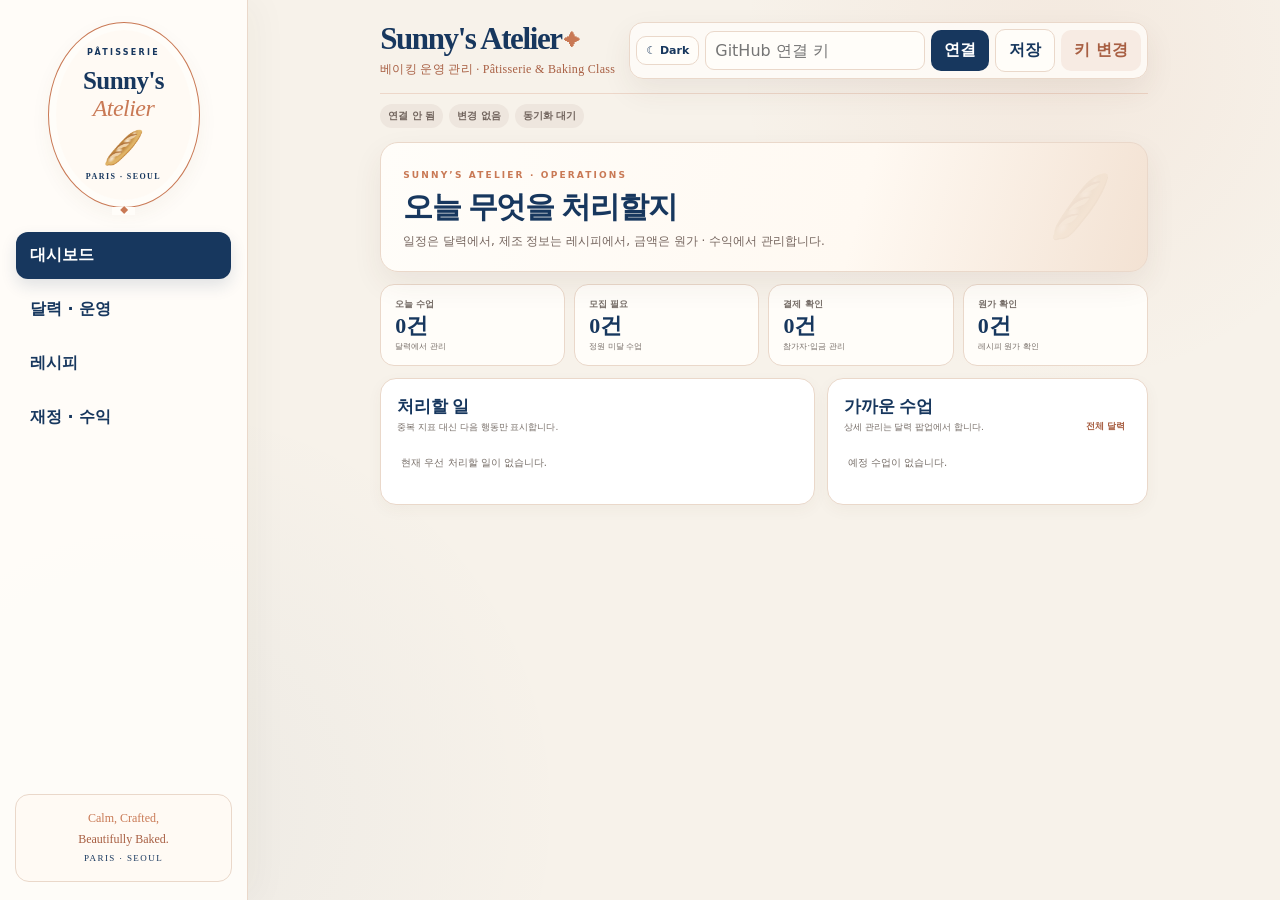
==== index.html @ 0784b25a "Load unified finance visualization" ====
<!doctype html>
<html lang="ko">
<head>
<meta charset="utf-8">
<meta name="viewport" content="width=device-width,initial-scale=1,viewport-fit=cover">
<meta name="theme-color" content="#0b3ea8">
<meta name="color-scheme" content="light dark">
<title>BLEU · 베이킹 운영</title>
<script>(function(){try{var k='sunny-atelier-color-mode';var v=localStorage.getItem(k);var m=v||((window.matchMedia&&window.matchMedia('(prefers-color-scheme: dark)').matches)?'dark':'light');document.documentElement.dataset.theme=m;document.documentElement.style.colorScheme=m==='light'?'only light':'dark';}catch(e){}})();</script>
<link rel="stylesheet" href="app.css">
<link rel="stylesheet" href="sunny-theme.css?v=20260830-r1">
<link rel="stylesheet" href="sunny-dark.css?v=20260830-r1">
<link rel="stylesheet" href="class-ops.css?v=20260830-r1">
<link rel="stylesheet" href="decision-ui.css?v=20260831-r3">
<link rel="stylesheet" href="operations-ui.css?v=20260831-r5">
<link rel="stylesheet" href="management-polish.css?v=20260831-r1">
<link rel="stylesheet" href="calendar-class-editor.css?v=20260831-r1">
<link rel="stylesheet" href="calendar-status.css?v=20260831-r2">
<link rel="stylesheet" href="information-architecture.css?v=20260831-r3">
<link rel="stylesheet" href="workspace-refinement.css?v=20260831-r4">
<link rel="stylesheet" href="recipe-ingredient-costs.css?v=20260831-r1">
<link rel="stylesheet" href="finance-ledger-detail.css?v=20260831-r5">
<link rel="stylesheet" href="finance-current-highlight.css?v=20260831-r1">
<link rel="stylesheet" href="finance-current-focus.css?v=20260831-r1">
<link rel="stylesheet" href="finance-unified.css?v=20260831-r1">
<link rel="stylesheet" href="recipe-three-menu.css?v=20260831-r2">
</head><body>
<div class="shell"><aside class="side"><div class="brand"><small>BAKING CLASS OPS</small>BLEU Dashboard</div><div class="nav"><button class="active" data-page="dashboard">대시보드</button><button data-page="calendar">달력 · 운영</button><button data-page="recipes">레시피</button><button data-page="finance">재정 · 수익</button></div><div class="side-note">Private GitHub data · canonical rules · normalized IDs · one calculation engine</div></aside>
<main class="main"><div class="top"><div><h1>베이킹 운영 관리</h1><p>수업 일정 · 레시피 · 원가 · 수익을 통합 관리</p></div><div class="connect"><div class="tokenbox"><input id="token" type="password" placeholder="GitHub 연결 키" autocomplete="off"></div><button id="connectBtn" class="btn">연결</button><button id="saveBtn" class="btn secondary" disabled>저장</button><button id="clearBtn" class="btn ghost">키 변경</button></div></div><div class="status"><span id="connection" class="pill">연결 안 됨</span><span id="dirty" class="pill">변경 없음</span><span id="sync" class="pill">동기화 대기</span></div><div id="error" class="error"></div>
<section id="dashboard" class="page active"><div class="hero"><small>BLEU OPERATIONS</small><h2>오늘의 베이킹 운영</h2><p>수업 일정, 레시피 원가, 수입과 이익을 한 화면에서 확인합니다.</p></div><div id="kpis" class="kpis"></div><div class="grid2"><div class="card"><h3>다가오는 수업</h3><div id="upcoming" class="upcoming"></div></div><div class="card"><h3>원가 상태</h3><div id="costStatus"></div><h3 style="margin-top:16px">수업 상태</h3><div id="classStatus"></div></div></div></section>
<section id="planner" class="page"><div class="section-head"><div><h2>월간 계획</h2><p>기준 일정과 Draft의 차이를 보면서 다음 달 수업을 설계</p></div><div><button id="plannerResetDraft" class="btn secondary small" type="button">Draft 초기화</button> <button id="plannerApplyDraft" class="btn small" type="button">Draft 일정 반영</button></div></div><div id="plannerHost"></div></section>
<section id="calendar" class="page"><div class="section-head"><div><h2>달력 · 운영</h2><p>과거·현재·미래 수업을 한 달력에서 관리</p></div></div><div class="calendar-layout"><div class="card"><div class="calendar-head"><button id="prevMonth" class="btn secondary small">‹ 이전</button><div id="monthTitle" class="month"></div><div><button id="todayMonth" class="btn ghost small">이번 달</button> <button id="nextMonth" class="btn secondary small">다음 ›</button></div></div><div class="week"><div>일</div><div>월</div><div>화</div><div>수</div><div>목</div><div>금</div><div>토</div></div><div id="calendarGrid" class="calendar"></div><div id="dayDetail" class="calendar-legacy-detail" style="margin-top:9px"></div></div><aside id="calendarClassDetail" class="card calendar-attendee-panel"><div class="calendar-detail-empty"><b>수업을 선택하세요.</b><span>수업 정보 · 참가자 명단 · 입금 상태가 여기에 표시됩니다.</span></div></aside></div></section>
<section id="schedule" class="page"><div class="section-head"><div><h2>일정 관리</h2><p>수업 추가, 수정, 삭제 · 예상이익 자동 계산 · 지난 날짜는 자동 완료</p></div><button id="toggleAdd" class="btn small">+ 수업 추가</button></div><div id="addbox" class="card addbox"><div class="addgrid"><div class="field"><label>날짜</label><input id="newDate" type="date"></div><div class="field"><label>회차</label><select id="newSession"><option>오전반</option><option>오후반</option><option>기타</option></select></div><div class="field"><label>메뉴</label><select id="newMenu"></select></div><div class="field"><label>수강생</label><input id="newPeople" type="number" value="4"></div><div class="field"><label>수강료/인</label><input id="newFee" type="number" value="60000"></div><button id="addClass" class="btn">추가</button></div></div><div class="toolbar"><input id="scheduleSearch" placeholder="메뉴·메모 검색"><select id="scheduleStatus"><option value="">상태 전체</option><option>예정</option><option>확정</option><option>완료</option><option>취소</option></select><select id="scheduleDay"><option value="">요일 전체</option><option>월</option><option>화</option><option>수</option><option>목</option><option>금</option><option>토</option><option>일</option></select><button id="resetSchedule" class="btn secondary small">초기화</button></div><div id="scheduleList" class="schedule-list"></div></section>
<section id="recipes" class="page"><div class="section-head"><div><h2>레시피</h2><p>빵 · 디저트 · 케이크 3개 메뉴로 나누어 배합 · 공정 · 수율 · 원가를 관리</p></div></div><div class="recipe-tools"><input id="recipeSearch" placeholder="레시피·재료 검색"><button class="seg active" data-filter="all">전체</button><button class="seg" data-filter="final">확정/조건부</button><button class="seg" data-filter="partial">부분원가</button><button class="seg" data-filter="missing">미산정</button></div><div id="recipeList"></div></section>
<section id="finance" class="page"><div class="section-head"><div><h2>재정 · 수익</h2><p>이번 달 현재 흐름과 월말 예상 흐름을 먼저 확인</p></div></div><div class="card" style="margin-bottom:9px"><h3 id="nextMonthTitle">다음 달 예상</h3><div id="nextMonthKpis" class="finance-kpis"></div><div id="nextMonthNote" class="subtle" style="margin-top:9px"></div></div><div class="period"><button class="seg" data-period="week">이번 주</button><button class="seg active" data-period="month">이번 달</button><button class="seg" data-period="nextMonth">다음달</button><button class="seg" data-period="lastMonth">지난달</button><button class="seg" data-period="all">전체</button></div><div class="period-fields"><div class="field"><label>시작일</label><input id="periodStart" type="date"></div><div class="field"><label>종료일</label><input id="periodEnd" type="date"></div><button id="applyPeriod" class="btn small">기간 적용</button></div><div id="financeKpis" class="finance-kpis"></div><div class="card" style="margin-top:9px"><h3>메뉴별 집계</h3><div class="tablewrap"><table><thead><tr><th>메뉴</th><th>수업</th><th>수강생</th><th>수입</th><th>원가상태</th><th>계산가능 이익</th></tr></thead><tbody id="menuFinance"></tbody></table></div></div><div class="card" style="margin-top:9px"><h3>수업별 내역</h3><div class="tablewrap"><table><thead><tr><th>날짜</th><th>구분</th><th>메뉴</th><th>수강생</th><th>수입</th><th>원가/이익</th></tr></thead><tbody id="sessionFinance"></tbody></table></div></div><details class="card" open style="margin-top:9px"><summary style="cursor:pointer;font-weight:900">데이터 점검</summary><div id="dataAudit" class="audit-list" style="margin-top:10px"></div></details><details class="card" style="margin-top:9px"><summary style="cursor:pointer;font-weight:900">공통 재료 단가</summary><div id="ingredientGrid" class="ingredient-grid" style="margin-top:10px"></div></details></section>
</main></div><div class="mobile-nav"><button class="active" data-page="dashboard">대시보드</button><button data-page="calendar">달력</button><button data-page="recipes">레시피</button><button data-page="finance">재정</button></div>
<script src="app.js?v=20260830-r1"></script>
<script src="business-engine.js?v=20260831-r4"></script>
<script src="data-normalization.js?v=20260831-r2"></script>
<script src="auth-persist.js?v=20260830-r1"></script>
<script src="sunny-theme.js?v=20260830-r1"></script>
<script src="class-ops-canonical.js?v=20260831-r6"></script>
<script src="bulk-payment.js?v=20260830-r1"></script>
<script src="business-engine-adapter.js?v=20260831-r2"></script>
<script src="operations-ui.js?v=20260831-r8"></script>
<script src="management-planner.js?v=20260831-r2"></script>
<script src="calendar-class-editor.js?v=20260831-r1"></script>
<script src="calendar-status.js?v=20260831-r3"></script>
<script src="information-architecture.js?v=20260831-r3"></script>
<script src="workspace-refinement.js?v=20260831-r4"></script>
<script src="recipe-ingredient-costs.js?v=20260831-r1"></script>
<script src="finance-ledger-detail.js?v=20260831-r5"></script>
<script src="finance-current-focus.js?v=20260831-r1"></script>
<script src="finance-unified.js?v=20260831-r1"></script>
<script src="recipe-three-menu.js?v=20260831-r1"></script>
</body></html>
---- app.css ----
:root{--bg:#f4f7fb;--paper:#fff;--ink:#172033;--muted:#74809a;--line:#dce4f1;--blue:#1557d5;--blue2:#4f8cff;--soft:#eaf2ff;--ok:#14845e;--warn:#b7791f;--bad:#cf3f4f;--shadow:0 10px 30px rgba(31,67,135,.09)}*{box-sizing:border-box}body{margin:0;background:var(--bg);color:var(--ink);font-family:Inter,Pretendard,"Noto Sans KR",system-ui,-apple-system,sans-serif}button,input,select,textarea{font:inherit}button{cursor:pointer}.shell{display:grid;grid-template-columns:220px minmax(0,1fr);min-height:100vh}.side{position:sticky;top:0;height:100vh;background:linear-gradient(180deg,#08245a,#0d3e97 62%,#1557d5);color:#fff;padding:22px 15px}.brand{font-weight:950;font-size:20px;letter-spacing:-.03em}.brand small{display:block;font-size:10px;letter-spacing:.16em;opacity:.62;margin-bottom:5px}.nav{display:grid;gap:6px;margin-top:28px}.nav button{border:0;background:transparent;color:#d7e5ff;text-align:left;padding:11px 12px;border-radius:11px;font-weight:800}.nav button.active{background:rgba(255,255,255,.14);color:#fff}.side-note{position:absolute;bottom:20px;left:15px;right:15px;font-size:10px;line-height:1.5;color:#c6d9ff}.main{min-width:0;padding:24px 28px 70px}.top{display:flex;align-items:flex-start;justify-content:space-between;gap:14px;margin-bottom:18px}.top h1{margin:0;font-size:27px;letter-spacing:-.04em}.top p{margin:6px 0 0;color:var(--muted);font-size:12px}.connect{display:flex;gap:7px;align-items:center}.tokenbox{min-width:280px}.btn{border:0;border-radius:10px;padding:10px 13px;background:var(--blue);color:#fff;font-weight:850}.btn.secondary{background:#fff;color:var(--ink);border:1px solid var(--line)}.btn.ghost{background:var(--soft);color:var(--blue)}.btn.small{padding:7px 9px;font-size:11px}input,select,textarea{width:100%;border:1px solid var(--line);border-radius:10px;background:#fff;padding:9px;color:var(--ink);outline:none}input:focus,select:focus,textarea:focus{border-color:#82abff;box-shadow:0 0 0 3px #e8f0ff}textarea{min-height:70px;resize:vertical}.status{display:flex;gap:6px;flex-wrap:wrap;margin:0 0 16px}.pill{font-size:10px;font-weight:850;padding:5px 8px;border-radius:999px;background:#e8edf5;color:#62708c}.pill.ok{background:#e3f5ee;color:var(--ok)}.pill.warn{background:#fff4d9;color:var(--warn)}.pill.bad{background:#fde8eb;color:var(--bad)}.error{display:none;background:#fff0f2;border:1px solid #ffc8d0;color:#a42d3b;padding:10px 12px;border-radius:10px;font-size:11px;margin:-6px 0 14px}.error.show{display:block}.page{display:none}.page.active{display:block}.hero{background:linear-gradient(135deg,#0c3d9c,#1557d5 55%,#64a1ff);color:#fff;border-radius:22px;padding:22px;box-shadow:0 16px 40px rgba(21,87,213,.20);margin-bottom:14px}.hero small{font-size:10px;letter-spacing:.15em;font-weight:900;opacity:.7}.hero h2{font-size:24px;margin:5px 0 4px}.hero p{margin:0;font-size:12px;opacity:.78}.kpis,.finance-kpis{display:grid;grid-template-columns:repeat(4,1fr);gap:10px}.kpi,.card{background:#fff;border:1px solid var(--line);border-radius:16px;box-shadow:var(--shadow)}.kpi{padding:15px}.kpi b{display:block;font-size:23px;letter-spacing:-.04em}.kpi span{display:block;color:var(--muted);font-size:10px;margin-top:4px}.grid2{display:grid;grid-template-columns:1.25fr .75fr;gap:10px;margin-top:10px}.card{padding:14px}.card h3{margin:0 0 10px;font-size:14px}.subtle{color:var(--muted);font-size:10px;line-height:1.5}.upcoming{display:grid;gap:7px}.up{display:grid;grid-template-columns:82px 55px 1fr auto;gap:8px;align-items:center;padding:9px 10px;border:1px solid var(--line);border-radius:11px}.up b{font-size:11px}.up span{font-size:10px;color:var(--muted)}.up .menu{font-size:12px;font-weight:850;color:var(--ink)}.barrow{display:grid;grid-template-columns:80px 1fr 32px;gap:8px;align-items:center;font-size:10px;margin:9px 0}.bar{height:8px;background:#edf2f9;border-radius:99px;overflow:hidden}.bar i{display:block;height:100%;background:linear-gradient(90deg,var(--blue),var(--blue2));border-radius:99px}.section-head{display:flex;align-items:end;justify-content:space-between;gap:10px;margin:3px 0 11px}.section-head h2{margin:0;font-size:21px}.section-head p{margin:4px 0 0;color:var(--muted);font-size:11px}.toolbar{display:grid;grid-template-columns:1fr 130px 110px auto;gap:7px;margin-bottom:9px}.schedule-list{display:grid;gap:8px}.schedule{background:#fff;border:1px solid var(--line);border-radius:14px;overflow:hidden}.schedule-main{display:grid;grid-template-columns:105px 76px 105px 1fr 80px 95px;gap:7px;align-items:end;padding:11px}.field label{display:block;font-size:9px;color:var(--muted);font-weight:850;margin:0 0 4px}.calc{display:flex;gap:12px;flex-wrap:wrap;padding:0 11px 10px;color:var(--muted);font-size:10px}.calc b{color:var(--ink)}details.more{border-top:1px solid var(--line)}details.more>summary{padding:9px 11px;cursor:pointer;color:var(--muted);font-size:10px;font-weight:850}.more-grid{display:grid;grid-template-columns:repeat(5,1fr);gap:7px;padding:0 11px 11px}.addbox{display:none;margin-bottom:9px}.addbox.open{display:block}.addgrid{display:grid;grid-template-columns:repeat(6,1fr);gap:7px;align-items:end}.calendar-head{display:flex;justify-content:space-between;align-items:center;margin-bottom:8px}.month{font-size:18px;font-weight:950}.week,.calendar{display:grid;grid-template-columns:repeat(7,1fr);gap:4px}.week div{text-align:center;font-size:9px;color:var(--muted);font-weight:850;padding:4px}.day{min-height:100px;background:#fff;border:1px solid var(--line);border-radius:10px;padding:6px;cursor:pointer}.day.out{opacity:.32}.day.today{outline:2px solid var(--blue2)}.day.sel{background:#f0f6ff;border-color:#9ebeff}.daynum{font-size:10px;font-weight:900}.event{margin-top:4px;background:var(--soft);border-radius:6px;padding:4px 5px;font-size:8px;line-height:1.25}.event.done{background:#e7f6ef;color:var(--ok)}.event.cancel{background:#fce9ec;color:var(--bad)}.recipe-tools{display:grid;grid-template-columns:1fr repeat(4,auto);gap:6px;margin-bottom:9px}.seg{border:1px solid var(--line);background:#fff;border-radius:9px;padding:8px 9px;color:var(--muted);font-size:10px;font-weight:850}.seg.active{background:var(--blue);border-color:var(--blue);color:#fff}.recipe{background:#fff;border:1px solid var(--line);border-radius:14px;margin-bottom:7px;overflow:hidden}.recipe summary{list-style:none;cursor:pointer;padding:12px}.recipe summary::-webkit-details-marker{display:none}.rsum{display:grid;grid-template-columns:1fr auto;gap:8px;align-items:center}.rname{font-size:13px;font-weight:950}.rsub{font-size:10px;color:var(--muted);margin-top:3px}.cost{font-size:11px;font-weight:950;text-align:right}.recipe-body{border-top:1px solid var(--line);padding:11px}.recipe-grid{display:grid;grid-template-columns:1fr 1fr;gap:11px}.chips{display:flex;flex-wrap:wrap;gap:5px}.chip{font-size:9px;background:var(--soft);color:#2457a6;padding:4px 7px;border-radius:99px}.chip.missing{background:#fff2d9;color:var(--warn)}table{width:100%;border-collapse:collapse;font-size:10px}th,td{padding:7px 5px;border-bottom:1px solid var(--line);text-align:left}th{color:var(--muted);font-size:9px}.tablewrap{overflow:auto}.tablewrap table{min-width:720px}.steps{font-size:11px;line-height:1.55;padding-left:18px}.period{display:flex;gap:6px;flex-wrap:wrap;margin-bottom:8px}.period-fields{display:grid;grid-template-columns:1fr 1fr auto;gap:7px;align-items:end;margin-bottom:9px}.ingredient-grid{display:grid;grid-template-columns:repeat(3,1fr);gap:6px}.ing{border:1px solid var(--line);border-radius:10px;padding:8px;background:#fff}.ing b{font-size:11px}.ing span{display:block;color:var(--muted);font-size:9px;margin-top:3px}.audit-list{display:grid;gap:7px}.audit-item{padding:9px 10px;border:1px solid var(--line);border-radius:10px;font-size:10px}.audit-item b{display:block;margin-bottom:3px}.mobile-nav{display:none}.empty{padding:22px;text-align:center;color:var(--muted);font-size:11px}@media(max-width:900px){.shell{display:block}.side{display:none}.main{padding:14px 12px 82px}.top{display:block}.connect{margin-top:10px}.tokenbox{min-width:0;flex:1}.mobile-nav{display:grid;position:fixed;left:8px;right:8px;bottom:8px;grid-template-columns:repeat(5,1fr);gap:4px;background:rgba(255,255,255,.96);border:1px solid var(--line);border-radius:14px;padding:5px;z-index:100;box-shadow:var(--shadow)}.mobile-nav button{border:0;background:transparent;color:var(--muted);padding:8px 2px;border-radius:9px;font-size:9px;font-weight:900}.mobile-nav button.active{background:var(--blue);color:#fff}.grid2,.recipe-grid{grid-template-columns:1fr}.schedule-main{grid-template-columns:1fr 1fr 1fr}.more-grid,.addgrid{grid-template-columns:1fr 1fr 1fr}}@media(max-width:620px){.kpis,.finance-kpis{grid-template-columns:1fr 1fr}.toolbar{grid-template-columns:1fr 1fr}.toolbar input{grid-column:1/-1}.schedule-main{grid-template-columns:1fr 1fr}.more-grid,.addgrid{grid-template-columns:1fr 1fr}.recipe-tools{grid-template-columns:1fr 1fr 1fr}.recipe-tools input{grid-column:1/-1}.day{min-height:78px;padding:4px}.event{font-size:7px}.ingredient-grid{grid-template-columns:1fr 1fr}.up{grid-template-columns:70px 45px 1fr}.up .money{display:none}}
---- sunny-theme.css ----
:root{
  --bg:#f7f2ea;
  --paper:#fffdf9;
  --ink:#17375e;
  --muted:#776e68;
  --line:#ead8ca;
  --blue:#17375e;
  --blue2:#c97955;
  --navy:#17375e;
  --soft:#f6ebe2;
  --ok:#5f8a70;
  --warn:#ba7a38;
  --bad:#b94d55;
  --shadow:0 12px 30px rgba(87,59,40,.075);
  --terra:#c97955;
  --terra2:#a85f43;
  --cream:#f7f2ea;
  --cream2:#efe2d1;
  --slate:#547799;
}
html{background:var(--bg)}
body{
  background:
    radial-gradient(circle at 83% 7%,rgba(201,121,85,.08),transparent 24%),
    radial-gradient(circle at 12% 90%,rgba(23,55,94,.045),transparent 30%),
    var(--bg);
  color:var(--ink);
  font-family:Pretendard,"Noto Sans KR",system-ui,-apple-system,sans-serif;
}
.shell{grid-template-columns:248px minmax(0,1fr)}
.side{
  background:rgba(255,253,249,.96);
  color:var(--ink);
  border-right:1px solid var(--line);
  padding:22px 16px;
  box-shadow:10px 0 34px rgba(66,45,32,.035);
}
.brand{font-family:Georgia,"Times New Roman",serif;color:var(--ink);font-weight:700;font-size:22px;line-height:1.05;letter-spacing:-.025em}
.brand small{font-family:system-ui,sans-serif;color:var(--terra);opacity:1;letter-spacing:.22em;font-size:8px;margin-bottom:12px}
.atelier-seal{
  width:152px;height:186px;margin:0 auto 24px;border:1.5px solid var(--terra);
  border-radius:50%;display:flex;flex-direction:column;align-items:center;justify-content:center;
  text-align:center;background:#fffaf4;box-shadow:inset 0 0 0 7px #fffdf9,0 7px 20px rgba(105,69,45,.05);
  position:relative;
}
.atelier-seal:after{content:"◆";position:absolute;bottom:-8px;background:var(--paper);padding:0 8px;color:var(--terra);font-size:8px}
.atelier-seal .seal-top{font-family:system-ui,sans-serif;font-size:8px;letter-spacing:.28em;font-weight:800;color:var(--ink);margin-bottom:12px}
.atelier-seal .seal-name{font-family:Georgia,"Times New Roman",serif;font-size:25px;line-height:.92;color:var(--ink)}
.atelier-seal .seal-name em{display:block;font-family:"Brush Script MT","Segoe Script",cursive;color:var(--terra);font-size:24px;font-weight:400;margin-top:5px}
.atelier-seal .seal-mark{font-size:33px;line-height:1;margin:12px 0 8px;filter:saturate(.65)}
.atelier-seal .seal-bottom{font-size:8px;letter-spacing:.18em;font-weight:800;color:var(--ink)}
.nav{gap:7px;margin-top:5px}
.nav button{color:var(--ink);padding:12px 13px;border-radius:12px;font-weight:750;border:1px solid transparent;transition:.15s ease}
.nav button:hover{background:#f7ede5;border-color:#efd7c7}
.nav button.active{background:var(--navy);color:#fff;box-shadow:0 7px 16px rgba(23,55,94,.13)}
.side-note{color:var(--terra2);font-family:Georgia,"Times New Roman",serif;text-align:center;font-size:12px;line-height:1.55;border:1px solid var(--line);border-radius:14px;padding:14px 10px;bottom:18px;background:#fffaf4}
.side-note:before{content:"Calm, Crafted,";display:block;color:var(--terra);margin-bottom:2px}
.main{padding:26px 30px 72px}
.top{margin-bottom:12px;padding-bottom:16px;border-bottom:1px solid rgba(201,121,85,.22)}
.top h1{font-family:Georgia,"Times New Roman",serif;font-size:34px;color:var(--ink);font-weight:700;letter-spacing:-.035em}
.top h1:after{content:"  ✦";color:var(--terra);font-family:serif;font-size:16px;vertical-align:middle}
.top p{color:var(--terra2);font-family:Georgia,"Times New Roman",serif;font-size:13px;letter-spacing:.025em}
.connect{background:rgba(255,253,249,.82);border:1px solid var(--line);padding:7px;border-radius:14px;box-shadow:var(--shadow)}
.btn{background:var(--navy);border-radius:10px;box-shadow:none}
.btn:hover{filter:brightness(.97)}
.btn.secondary{background:#fffdf9;color:var(--ink);border-color:var(--line)}
.btn.ghost{background:#f7ebe3;color:var(--terra2)}
input,select,textarea{background:#fffdf9;border-color:var(--line);color:var(--ink);border-radius:9px}
input:focus,select:focus,textarea:focus{border-color:#d49a7e;box-shadow:0 0 0 3px rgba(201,121,85,.11)}
.status{margin:0 0 14px}
.pill{background:#eee6de;color:#71645d}
.pill.ok{background:#e7f0e9;color:#527961}.pill.warn{background:#fbefd9;color:#a66d2e}.pill.bad{background:#f8e2e2;color:#a8434b}
.error{background:#fff3f1;border-color:#efc4b8;color:#9d453c}
.hero{
  color:var(--ink);background:linear-gradient(105deg,#fffdf9 0%,#fff9f2 62%,#f3e2d3 100%);
  border:1px solid var(--line);border-radius:18px;padding:24px 26px;box-shadow:var(--shadow);position:relative;overflow:hidden
}
.hero:after{content:"🥖";position:absolute;right:32px;top:50%;transform:translateY(-50%) rotate(-7deg);font-size:72px;opacity:.16;filter:saturate(.45)}
.hero small{color:var(--terra);opacity:1;letter-spacing:.24em;font-size:9px}
.hero h2{font-family:Georgia,"Times New Roman",serif;font-size:28px;color:var(--ink)}
.hero p{color:#76665f;font-size:12px;opacity:1}
.kpi,.card,.schedule,.recipe,.ing{background:rgba(255,253,249,.96);border-color:var(--line);box-shadow:var(--shadow)}
.kpi{padding:17px 16px;position:relative;overflow:hidden}
.kpi:after{content:"✦";position:absolute;right:13px;top:11px;color:rgba(201,121,85,.34);font-size:15px}
.kpi b{font-family:Georgia,"Times New Roman",serif;color:var(--ink);font-size:25px;font-weight:700}
.kpi span{color:#87766b}
.card h3,.section-head h2,.month,.rname,.cost{color:var(--ink)}
.card h3,.section-head h2,.month{font-family:Georgia,"Times New Roman",serif}
.section-head{padding-top:4px}
.section-head h2{font-size:24px}
.section-head p{color:#8b776d}
.up{background:#fffaf5;border-color:#edd9ca}
.up:hover{border-color:#dca88d;background:#fff8f1}
.up .menu{color:var(--ink)}
.bar{background:#eee4dc}
.bar i{background:linear-gradient(90deg,var(--navy),var(--terra))}
.schedule{border-radius:13px}
.calc{background:#fff8f2;padding-top:8px;border-top:1px dashed #ead6c8}
details.more{border-top-color:var(--line)}
details.more>summary{color:var(--terra2)}
.week div{color:#957e70}
.day{background:#fffdf9;border-color:#ead8ca}
.day:hover{background:#fff8f2;border-color:#ddb49e}
.day.today{outline:2px solid var(--navy);outline-offset:-2px}
.day.sel{background:#f8e9df;border-color:#d79a79}
.daynum{color:var(--ink)}
.event{background:#f5e9df;color:#6e4d3b;border-left:2px solid var(--terra)}
.event.done{background:#eaf2ea;color:#4e745b;border-left-color:#6f9b7b}
.event.cancel{background:#f7e8e8;color:#a84f55;border-left-color:#b85a62}
.seg{background:#fffdf9;border-color:var(--line);color:#826f65}
.seg.active{background:var(--navy);border-color:var(--navy);color:#fff}
.recipe summary{background:linear-gradient(90deg,#fffdf9,#fff9f3)}
.recipe-body{border-top-color:var(--line)}
.chip{background:#edf1f5;color:#45617e}.chip.missing{background:#faecd7;color:#a46a2c}
th{color:#8f776a}td,th{border-bottom-color:#eee0d6}
.ing{background:#fffaf5}
.mobile-nav{background:rgba(255,253,249,.97)!important;border-color:var(--line)!important}
.mobile-nav button{color:#7d6d64!important}.mobile-nav button.active{background:var(--navy)!important;color:#fff!important}
::selection{background:#efd2c1;color:var(--ink)}
@media(max-width:900px){
  .main{padding:15px 12px 82px}.top{border-bottom:0}.top h1{font-size:29px}.connect{margin-top:12px;padding:6px}.hero{padding:20px}.hero:after{right:10px;font-size:52px}.kpi{padding:14px}
}
@media(max-width:620px){
  .top h1{font-size:27px}.top p{font-size:11px}.hero h2{font-size:23px}.hero p{max-width:78%}.kpi b{font-size:21px}.section-head h2{font-size:21px}
}
---- sunny-dark.css ----
html[data-theme="dark"]{
  --bg:#0c1420;
  --paper:#121d2b;
  --ink:#f4eadf;
  --muted:#b8a99e;
  --line:#344153;
  --blue:#e8d6c5;
  --blue2:#d68a64;
  --navy:#102844;
  --soft:#253344;
  --ok:#8fc3a2;
  --warn:#e0ad68;
  --bad:#e6858b;
  --shadow:0 14px 34px rgba(0,0,0,.22);
  --terra:#d68a64;
  --terra2:#e3a17f;
  --cream:#0c1420;
  --cream2:#1b2735;
  --slate:#87a7c5;
  color-scheme:dark;
}
html[data-theme="dark"],html[data-theme="dark"] body{background:#0c1420;color:var(--ink)}
html[data-theme="dark"] body{
  background:
    radial-gradient(circle at 84% 8%,rgba(214,138,100,.10),transparent 24%),
    radial-gradient(circle at 12% 90%,rgba(91,126,165,.08),transparent 31%),
    linear-gradient(180deg,#0b1320 0%,#0e1825 100%);
}
html[data-theme="dark"] .side{
  background:linear-gradient(180deg,#101b29 0%,#111f30 100%);
  color:var(--ink);border-right-color:#334052;box-shadow:10px 0 36px rgba(0,0,0,.18)
}
html[data-theme="dark"] .brand,html[data-theme="dark"] .brand small{color:var(--ink)}
html[data-theme="dark"] .brand small{color:var(--terra)}
html[data-theme="dark"] .atelier-seal{
  background:#151f2c;border-color:var(--terra);box-shadow:inset 0 0 0 7px #111a26,0 8px 24px rgba(0,0,0,.22)
}
html[data-theme="dark"] .atelier-seal:after{background:#111a26;color:var(--terra)}
html[data-theme="dark"] .atelier-seal .seal-top,html[data-theme="dark"] .atelier-seal .seal-name,html[data-theme="dark"] .atelier-seal .seal-bottom{color:#f6eadf}
html[data-theme="dark"] .nav button{color:#d9cfc7}
html[data-theme="dark"] .nav button:hover{background:#1d2b3a;border-color:#39495b}
html[data-theme="dark"] .nav button.active{background:#213d62;color:#fff;box-shadow:0 7px 20px rgba(0,0,0,.22)}
html[data-theme="dark"] .side-note{background:#161f2b;border-color:#3b4653;color:#d79a78}
html[data-theme="dark"] .side-note span{color:#dcc9b9!important}
html[data-theme="dark"] .top{border-bottom-color:rgba(214,138,100,.22)}
html[data-theme="dark"] .top h1{color:#f6eadf}
html[data-theme="dark"] .top p{color:#d9a080}
html[data-theme="dark"] .connect{background:rgba(18,29,43,.92);border-color:#344153;box-shadow:var(--shadow)}
html[data-theme="dark"] input,html[data-theme="dark"] select,html[data-theme="dark"] textarea{
  background:#0f1926;border-color:#39485a;color:#f4eadf
}
html[data-theme="dark"] input::placeholder,html[data-theme="dark"] textarea::placeholder{color:#837b78}
html[data-theme="dark"] input:focus,html[data-theme="dark"] select:focus,html[data-theme="dark"] textarea:focus{border-color:#d68a64;box-shadow:0 0 0 3px rgba(214,138,100,.13)}
html[data-theme="dark"] .btn{background:#25466e;color:#fff}
html[data-theme="dark"] .btn.secondary{background:#152233;color:#eee2d7;border-color:#3a4859}
html[data-theme="dark"] .btn.ghost{background:#342820;color:#efad87}
html[data-theme="dark"] .theme-toggle{min-width:92px;white-space:nowrap}
html[data-theme="dark"] .pill{background:#252e39;color:#c5b9b0}
html[data-theme="dark"] .pill.ok{background:#173226;color:#94caaa}
html[data-theme="dark"] .pill.warn{background:#3a2d1c;color:#e7b873}
html[data-theme="dark"] .pill.bad{background:#3c2227;color:#ef969d}
html[data-theme="dark"] .error{background:#3a2022;border-color:#714047;color:#f2a8a6}
html[data-theme="dark"] .hero{
  color:#f5e9df;background:linear-gradient(105deg,#172332 0%,#192434 62%,#2f261f 100%);border-color:#3e4650;box-shadow:var(--shadow)
}
html[data-theme="dark"] .hero small{color:#dfa07c}
html[data-theme="dark"] .hero h2{color:#f5e9df}
html[data-theme="dark"] .hero p{color:#c9bbb0}
html[data-theme="dark"] .hero:after{opacity:.12}
html[data-theme="dark"] .kpi,html[data-theme="dark"] .card,html[data-theme="dark"] .schedule,html[data-theme="dark"] .recipe,html[data-theme="dark"] .ing{
  background:#121d2b;border-color:#344153;box-shadow:var(--shadow)
}
html[data-theme="dark"] .kpi b,html[data-theme="dark"] .card h3,html[data-theme="dark"] .section-head h2,html[data-theme="dark"] .month,html[data-theme="dark"] .rname,html[data-theme="dark"] .cost,html[data-theme="dark"] .calc b{color:#f4eadf}
html[data-theme="dark"] .kpi span,html[data-theme="dark"] .section-head p,html[data-theme="dark"] .rsub,html[data-theme="dark"] .calc,html[data-theme="dark"] .field label,html[data-theme="dark"] .up span{color:#b7a99f}
html[data-theme="dark"] .up{background:#152231;border-color:#344457}
html[data-theme="dark"] .up:hover{background:#192a3c;border-color:#5b6270}
html[data-theme="dark"] .up .menu{color:#f1e6dc}
html[data-theme="dark"] .bar{background:#293545}
html[data-theme="dark"] .bar i{background:linear-gradient(90deg,#5e82ad,#d68a64)}
html[data-theme="dark"] .calc{background:#191e24;border-top-color:#41392f}
html[data-theme="dark"] details.more{border-top-color:#344153}
html[data-theme="dark"] details.more>summary{color:#dfa07d}
html[data-theme="dark"] .week div{color:#9ea5af}
html[data-theme="dark"] .day{background:#111c29;border-color:#344153;color:#eadecf}
html[data-theme="dark"] .day:hover{background:#182537;border-color:#5a6573}
html[data-theme="dark"] .day.out{opacity:.42}
html[data-theme="dark"] .day.today{outline-color:#d68a64}
html[data-theme="dark"] .day.sel{background:#283144;border-color:#d68a64}
html[data-theme="dark"] .daynum{color:#f3e6da}
html[data-theme="dark"] .event{background:#332a24;color:#ebbd9f;border-left-color:#d68a64}
html[data-theme="dark"] .event.done{background:#193126;color:#a7d4b5;border-left-color:#79ad8b}
html[data-theme="dark"] .event.cancel{background:#3b2328;color:#eda0a6;border-left-color:#d66d76}
html[data-theme="dark"] .seg{background:#121d2b;border-color:#39485a;color:#bcaea4}
html[data-theme="dark"] .seg.active{background:#25466e;border-color:#315c8e;color:#fff}
html[data-theme="dark"] .recipe summary{background:linear-gradient(90deg,#121d2b,#17212e)}
html[data-theme="dark"] .recipe-body{border-top-color:#344153}
html[data-theme="dark"] .chip{background:#263547;color:#b7cbe0}
html[data-theme="dark"] .chip.missing{background:#3a2c1d;color:#e9ba77}
html[data-theme="dark"] table{color:#e9ddd3}
html[data-theme="dark"] th{color:#a99a90}
html[data-theme="dark"] td,html[data-theme="dark"] th{border-bottom-color:#303c4b}
html[data-theme="dark"] tr:hover td{background:rgba(255,255,255,.018)}
html[data-theme="dark"] .ing{background:#15202d}
html[data-theme="dark"] .empty{color:#918982}
html[data-theme="dark"] .mobile-nav{background:rgba(16,27,41,.97)!important;border-color:#344153!important;box-shadow:0 12px 28px rgba(0,0,0,.32)!important}
html[data-theme="dark"] .mobile-nav button{color:#b8aba2!important}
html[data-theme="dark"] .mobile-nav button.active{background:#25466e!important;color:#fff!important}
html[data-theme="dark"] #savedTokenLabel{background:#14231d!important;border-color:#2f5b45!important;color:#94caaa!important}
html[data-theme="dark"] ::selection{background:#784b39;color:#fff4e8}

/* Smooth but subtle theme transition; data-heavy elements stay crisp. */
body,.side,.card,.kpi,.schedule,.recipe,.ing,.day,.up,.connect,.mobile-nav,input,select,textarea,.seg,.btn{transition:background-color .18s ease,border-color .18s ease,color .18s ease,box-shadow .18s ease}

@media(max-width:900px){
  .theme-toggle{min-width:0;flex:0 0 auto}
}
---- class-ops.css ----
body.ops-modal-open{overflow:hidden}
.ops-modal{position:fixed;inset:0;z-index:1000;display:none;align-items:stretch;justify-content:flex-end}
.ops-modal.open{display:flex}
.ops-backdrop{position:absolute;inset:0;background:rgba(15,20,28,.52);backdrop-filter:blur(3px)}
.ops-dialog{position:relative;z-index:1;width:min(760px,100%);height:100%;overflow:auto;background:var(--bg);color:var(--ink);padding:22px;box-shadow:-18px 0 48px rgba(0,0,0,.16);border-left:1px solid var(--line)}
.ops-dialog-head{display:flex;align-items:flex-start;justify-content:space-between;gap:12px;padding-bottom:14px;border-bottom:1px solid var(--line)}
.ops-dialog-head h2{font-family:Georgia,"Times New Roman",serif;font-size:27px;margin:3px 0 3px;color:var(--ink)}
.ops-dialog-head p{font-size:11px;color:var(--muted);margin:0}
.ops-kicker{font-size:8px;font-weight:900;letter-spacing:.2em;color:var(--terra,var(--blue2))}
.ops-icon-btn{border:1px solid var(--line);background:var(--paper);color:var(--ink);width:36px;height:36px;border-radius:50%;font-size:24px;line-height:1;display:grid;place-items:center}
.ops-metrics{display:grid;grid-template-columns:repeat(4,1fr);gap:8px;margin:13px 0}
.ops-metric,.ops-profit-item{background:var(--paper);border:1px solid var(--line);border-radius:14px;padding:12px;min-width:0}
.ops-metric span,.ops-profit-item span{display:block;font-size:9px;color:var(--muted);font-weight:850}
.ops-metric b,.ops-profit-item b{display:block;font-family:Georgia,"Times New Roman",serif;font-size:20px;color:var(--ink);margin-top:5px;white-space:nowrap;overflow:hidden;text-overflow:ellipsis}
.ops-metric small,.ops-profit-item small{display:block;font-size:8px;color:var(--muted);margin-top:4px}
.ops-section-head{display:flex;align-items:flex-end;justify-content:space-between;gap:10px;margin:18px 0 9px}
.ops-section-head h3{font-family:Georgia,"Times New Roman",serif;font-size:16px;margin:0;color:var(--ink)}
.ops-section-head p{font-size:9px;color:var(--muted);margin:3px 0 0}
.ops-actions{display:flex;gap:6px;flex-wrap:wrap;justify-content:flex-end}
.ops-roster{display:grid;gap:7px}
.ops-person{display:grid;grid-template-columns:30px minmax(105px,1.25fr) 105px 100px 100px 115px minmax(105px,1fr) auto;gap:6px;align-items:end;background:var(--paper);border:1px solid var(--line);border-radius:13px;padding:9px}
.ops-person-index{width:26px;height:26px;border-radius:50%;display:grid;place-items:center;background:var(--soft);color:var(--blue);font-weight:900;font-size:9px;align-self:center}
.ops-person .field label{font-size:8px}
.ops-person input,.ops-person select{padding:8px;font-size:10px}
.ops-delete{border:0;background:transparent;color:var(--bad);font-weight:850;font-size:9px;padding:9px 5px}
.ops-payment-summary{display:grid;grid-template-columns:repeat(4,1fr);gap:6px;margin-top:8px}
.ops-payment-summary>div:not(.ops-payment-bar),.ops-payment-kpis>div{background:var(--paper);border:1px solid var(--line);border-radius:11px;padding:9px}
.ops-payment-summary span,.ops-payment-kpis span{display:block;font-size:8px;color:var(--muted)}
.ops-payment-summary b,.ops-payment-kpis b{display:block;margin-top:4px;font-size:13px;color:var(--ink)}
.ops-payment-bar{grid-column:1/-1;height:8px;background:color-mix(in srgb,var(--line) 78%,transparent);border-radius:999px;overflow:hidden}
.ops-payment-bar i{display:block;height:100%;border-radius:999px;background:linear-gradient(90deg,var(--blue),var(--terra,var(--blue2)))}
.ops-profit-grid{display:grid;grid-template-columns:repeat(4,1fr);gap:7px}
.ops-modal-foot{display:flex;justify-content:space-between;gap:12px;align-items:center;border-top:1px solid var(--line);margin-top:18px;padding-top:14px}
.ops-modal-foot span{font-size:9px;color:var(--muted)}
.ops-inline-summary{display:flex;align-items:center;gap:6px;flex-wrap:wrap;padding:0 11px 10px}
.ops-open-detail{border:0;background:var(--navy);color:#fff;border-radius:9px;padding:7px 9px;display:flex;gap:7px;align-items:center;font-size:9px;font-weight:850}
.ops-open-detail b{font-size:9px}
.ops-chip{padding:6px 8px;border-radius:999px;background:var(--soft);color:var(--blue);font-size:8px;font-weight:850}
.ops-chip.warn{background:#fff0de;color:#a65f27}
.ops-chip.ok{background:#e8f2eb;color:#4f7d62}
.ops-clickable{transition:border-color .15s ease,transform .15s ease}
.ops-clickable:hover{border-color:color-mix(in srgb,var(--terra,var(--blue2)) 50%,var(--line))}
.ops-upcoming-click{cursor:pointer;position:relative}
.ops-upcoming-click:hover{border-color:color-mix(in srgb,var(--terra,var(--blue2)) 50%,var(--line))}
.ops-up-payment{font-size:8px!important;font-weight:900!important;color:var(--terra,var(--blue2))!important;background:color-mix(in srgb,var(--terra,var(--blue2)) 10%,transparent);border-radius:999px;padding:4px 6px;white-space:nowrap}
.ops-embedded-card{margin:9px 0}
.ops-payment-kpis{display:grid;grid-template-columns:repeat(4,1fr);gap:6px;margin-bottom:8px}
.ops-collection-list{display:grid;gap:5px}
.ops-collection-row{width:100%;border:1px solid var(--line);background:var(--paper);border-radius:11px;padding:9px 10px;display:flex;justify-content:space-between;gap:10px;align-items:center;text-align:left;color:var(--ink)}
.ops-collection-row span{display:grid;gap:2px}.ops-collection-row b{font-size:10px}.ops-collection-row small{font-size:8px;color:var(--muted)}
.ops-collection-row strong{font-size:9px;color:var(--terra,var(--blue2));white-space:nowrap}
.ops-planner{margin-top:9px}
.ops-planner-controls{display:grid;grid-template-columns:repeat(6,1fr);gap:7px;margin-bottom:9px}
.ops-planner-grid{display:grid;grid-template-columns:.9fr 1.1fr;gap:10px;margin-top:12px}
.ops-planner-grid h3{font-size:12px;margin:0 0 8px;color:var(--ink)}
.ops-rank-list{display:grid;grid-template-columns:repeat(2,minmax(0,1fr));gap:8px}
.ops-rank-row{display:grid;grid-template-columns:25px minmax(0,1fr) auto;gap:8px;align-items:center;border:1px solid var(--line);border-radius:11px;padding:9px 10px;background:var(--paper);min-width:0}
.ops-rank-num{width:24px;height:24px;border-radius:50%;background:var(--soft);display:grid;place-items:center;color:var(--blue);font-size:9px;font-weight:900}
.ops-rank-row b{display:block;font-size:10px;color:var(--ink);white-space:nowrap;overflow:hidden;text-overflow:ellipsis}.ops-rank-row small{display:block;font-size:8px;color:var(--muted);margin-top:2px;white-space:nowrap;overflow:hidden;text-overflow:ellipsis}
.ops-rank-row strong{text-align:right;font-size:10px;color:var(--ink)}.ops-rank-row strong small{color:var(--terra,var(--blue2))}
.ops-matrix{min-width:560px}
.ops-matrix td.positive{color:var(--ok)}.ops-matrix td.negative{color:var(--bad)}
.ops-matrix td small{font-size:8px;color:var(--muted)}
.ops-plan-advice{display:grid;grid-template-columns:repeat(3,1fr);gap:7px;margin-top:10px}
.ops-margin-bars{margin-top:10px;display:grid;gap:7px}
html[data-theme="dark"] .ops-dialog{background:#11151b;border-left-color:#303844}
html[data-theme="dark"] .ops-icon-btn,html[data-theme="dark"] .ops-metric,html[data-theme="dark"] .ops-profit-item,html[data-theme="dark"] .ops-person,html[data-theme="dark"] .ops-payment-summary>div:not(.ops-payment-bar),html[data-theme="dark"] .ops-payment-kpis>div,html[data-theme="dark"] .ops-collection-row,html[data-theme="dark"] .ops-rank-row{background:#151a22;border-color:#303844}
html[data-theme="dark"] .ops-person-index,html[data-theme="dark"] .ops-rank-num{background:#252d38;color:#e0a07d}
html[data-theme="dark"] .ops-chip{background:#252d38;color:#d7e2ef}
html[data-theme="dark"] .ops-chip.warn{background:#3a2a20;color:#e2a06e}
html[data-theme="dark"] .ops-chip.ok{background:#21342a;color:#8dc2a2}
html[data-theme="dark"] .ops-payment-bar{background:#2a313b}
@media(max-width:1050px){
  .ops-person{grid-template-columns:30px 1fr 1fr 1fr}
  .ops-person-memo{grid-column:2/4}
  .ops-profit-grid{grid-template-columns:repeat(3,1fr)}
  .ops-planner-controls{grid-template-columns:repeat(3,1fr)}
  .ops-planner-grid{grid-template-columns:1fr}
}
@media(max-width:700px){
  .ops-dialog{width:100%;padding:14px 12px 90px;border-left:0}
  .ops-dialog-head h2{font-size:23px}
  .ops-metrics{grid-template-columns:1fr 1fr}
  .ops-person{grid-template-columns:26px 1fr 1fr}
  .ops-person .field:nth-of-type(3),.ops-person .field:nth-of-type(4),.ops-person .field:nth-of-type(5){grid-column:auto}
  .ops-person-memo{grid-column:2/4}
  .ops-delete{grid-column:2/4;justify-self:end}
  .ops-payment-summary{grid-template-columns:1fr 1fr}
  .ops-profit-grid{grid-template-columns:1fr 1fr}
  .ops-section-head{align-items:flex-start;flex-direction:column}
  .ops-actions{width:100%;justify-content:flex-start}
  .ops-inline-summary{padding:0 9px 9px}
  .ops-payment-kpis{grid-template-columns:1fr 1fr}
  .ops-planner-controls{grid-template-columns:1fr 1fr}
  .ops-rank-list{grid-template-columns:1fr}
  .ops-plan-advice{grid-template-columns:1fr}
}
---- decision-ui.css ----
.decision-dashboard,.finance-decision{display:grid;gap:14px;margin:14px 0}.decision-block{background:var(--card,#fff);border:1px solid var(--line,#e5e7eb);border-radius:18px;padding:18px;box-shadow:0 10px 28px rgba(15,23,42,.04)}.decision-head{display:flex;justify-content:space-between;gap:16px;align-items:flex-start;margin-bottom:14px}.decision-head h3{margin:0;font-size:17px}.decision-head p{margin:4px 0 0;color:var(--muted,#64748b);font-size:12px}.confidence{border-radius:999px;padding:6px 9px;font-size:11px;font-weight:800;white-space:nowrap;background:rgba(100,116,139,.12);color:var(--muted,#64748b)}.confidence.good{background:rgba(22,163,74,.1);color:#15803d}.confidence.warn{background:rgba(217,119,6,.12);color:#b45309}.confidence.bad{background:rgba(220,38,38,.1);color:#b91c1c}.decision-stats{display:grid;grid-template-columns:repeat(6,minmax(0,1fr));gap:8px}.decision-stat{min-width:0;background:var(--paper,#f8fafc);border:1px solid var(--line,#e5e7eb);border-radius:14px;padding:12px}.decision-stat span{display:block;font-size:10px;font-weight:800;color:var(--muted,#64748b);text-transform:uppercase;letter-spacing:.03em}.decision-stat b{display:block;margin-top:7px;font-size:17px;white-space:nowrap;overflow:hidden;text-overflow:ellipsis}.decision-stat small{display:block;margin-top:5px;font-size:10px;color:var(--muted,#64748b);line-height:1.35}.decision-stat.good{box-shadow:inset 0 2px 0 rgba(22,163,74,.5)}.decision-stat.warn{box-shadow:inset 0 2px 0 rgba(217,119,6,.5)}.decision-stat.bad{box-shadow:inset 0 2px 0 rgba(220,38,38,.5)}.decision-grid{display:grid;grid-template-columns:1fr 1fr;gap:14px}.action-list,.next-list{display:grid;gap:8px}.action-row,.next-decision-row{display:grid;grid-template-columns:62px 1fr;gap:10px;align-items:start;padding:10px 0;border-bottom:1px solid var(--line,#e5e7eb)}.action-row:last-child,.next-decision-row:last-child{border-bottom:0}.action-row time,.next-decision-row time{font-size:11px;color:var(--muted,#64748b);font-weight:800}.action-row b,.next-decision-row b{font-size:13px}.action-row small,.next-decision-row span{display:block;margin-top:3px;font-size:11px;color:var(--muted,#64748b)}.next-decision-row{width:100%;border-left:0;border-right:0;border-top:0;background:transparent;text-align:left;cursor:pointer}.decision-empty{padding:18px;text-align:center;color:var(--muted,#64748b);font-size:12px}.cash-chart{height:220px;display:grid;grid-template-columns:repeat(6,minmax(48px,1fr));gap:14px;align-items:end;padding:12px 4px 0}.cash-month{display:grid;grid-template-rows:160px auto auto;gap:5px;text-align:center;min-width:0}.cash-bars{height:160px;display:flex;align-items:flex-end;justify-content:center;gap:5px;border-bottom:1px solid var(--line,#e5e7eb)}.cash-bars i{display:block;width:16px;border-radius:5px 5px 0 0;min-height:2px}.cash-bars .booked,.decision-legend .booked{background:var(--blue,#2563eb)}.cash-bars .paid,.decision-legend .paid{background:var(--terra,#d97706)}.cash-month b{font-size:11px}.cash-month small{font-size:9px;color:var(--muted,#64748b);white-space:nowrap;overflow:hidden;text-overflow:ellipsis}.decision-legend{display:flex;gap:14px;justify-content:flex-end;margin-top:10px;font-size:10px;color:var(--muted,#64748b)}.decision-legend i{display:inline-block;width:9px;height:9px;border-radius:2px;margin-right:4px}.profit-flow{display:grid;gap:10px}.profit-flow>div{display:grid;grid-template-columns:72px 1fr 110px;gap:10px;align-items:center;font-size:11px}.profit-flow>div>span{font-weight:800}.profit-flow>div>i{height:12px;border-radius:999px;background:var(--terra,#d97706);min-width:2px}.profit-flow>div>i.profit{background:var(--blue,#2563eb)}.profit-flow>div>b{text-align:right}.decision-table th,.decision-table td{white-space:nowrap}.decision-table td:first-child{white-space:normal;min-width:150px}@media(max-width:980px){.decision-stats{grid-template-columns:repeat(3,minmax(0,1fr))}.decision-grid{grid-template-columns:1fr}}@media(max-width:640px){.decision-block{padding:14px;border-radius:14px}.decision-head{display:grid}.decision-stats{grid-template-columns:repeat(2,minmax(0,1fr))}.decision-stat b{font-size:15px}.cash-chart{gap:6px}.cash-bars i{width:11px}.profit-flow>div{grid-template-columns:58px 1fr 86px}.finance-decision .decision-stats{grid-template-columns:repeat(2,minmax(0,1fr))}}
---- operations-ui.css ----
.ops-summary-strip{display:grid;grid-template-columns:repeat(6,minmax(0,1fr));gap:8px;margin:12px 0 16px}.recipe-decision{margin:10px 0 14px}.recipe-review-list{margin-top:8px;padding:10px 12px;border:1px solid var(--line,#e5e7eb);border-radius:12px;background:var(--paper,#f8fafc);font-size:11px;color:var(--muted,#64748b);line-height:1.5}.recipe-review-list b{color:var(--text,#0f172a)}.decision-note{margin:8px 0 0;text-align:right;font-size:10px;color:var(--muted,#64748b)}.decision-block.forecast{border-top:3px solid var(--blue,#2563eb)}#finance #financeDecision{display:none!important}@media(max-width:980px){.ops-summary-strip{grid-template-columns:repeat(3,minmax(0,1fr))}}@media(max-width:640px){.ops-summary-strip{grid-template-columns:repeat(2,minmax(0,1fr))}}
---- management-polish.css ----
/* Management layout polish + month planner + calendar attendee panel */
:root{--mgmt-radius:16px;--mgmt-shadow:0 5px 16px rgba(87,59,40,.045)}
.main{max-width:1580px;margin:0 auto;padding:22px 26px 72px}.top{align-items:center;margin-bottom:10px;padding-bottom:14px}.top h1{font-size:31px;line-height:1.05;letter-spacing:-.045em}.top p{font-size:12px}.connect{padding:6px;gap:6px}.tokenbox{min-width:200px}.hero{padding:20px 22px;margin-bottom:12px}.hero:after{font-size:56px;opacity:.08}.hero h2{font-size:30px;letter-spacing:-.035em}.hero p{max-width:72ch;font-size:12px;line-height:1.55}.section-head{margin:2px 0 10px}.section-head h2{font-size:22px;letter-spacing:-.03em}.decision-dashboard,.finance-decision{gap:12px;margin:12px 0}.decision-block,.card,.schedule,.recipe{border-radius:var(--mgmt-radius);box-shadow:var(--mgmt-shadow)}.decision-block{padding:16px}.decision-head{margin-bottom:12px}.decision-head h3{font-size:16px;letter-spacing:-.02em}.decision-stats,.ops-summary-strip{gap:8px}.decision-stat{min-height:92px;padding:12px;border-radius:14px;display:flex;flex-direction:column;justify-content:space-between}.decision-stat b{font-family:Georgia,"Times New Roman",serif;font-size:22px;line-height:1.02;letter-spacing:-.035em}.decision-stat small{font-size:10px;line-height:1.38}.decision-grid{gap:12px}.action-row{grid-template-columns:68px 1fr auto;gap:12px;padding:11px 4px}.action-row b{font-size:13px}.action-row small{font-size:10px;line-height:1.45}.action-impact{align-self:center;min-width:92px;text-align:right;font-size:9px;font-weight:900;color:var(--terra2)}.next-decision-row{padding:11px 4px}.kpi:after{display:none}.forecast-blockers{margin-top:12px;border-top:1px solid var(--line);padding-top:10px}.forecast-blockers>b{display:block;font-size:11px;margin-bottom:5px}.forecast-blockers>div{display:grid;grid-template-columns:52px 1fr 92px 80px;gap:8px;padding:7px 0;border-bottom:1px solid var(--line);align-items:center;font-size:10px}.forecast-blockers strong{text-align:right}.forecast-blockers small{color:var(--muted);text-align:right}

/* Planner shell */
#plannerHost{display:grid;gap:10px}.planner-version{display:grid;grid-template-columns:1fr 32px 1fr auto;gap:14px;align-items:center;background:var(--paper);border:1px solid var(--line);border-radius:15px;padding:14px 16px;box-shadow:var(--mgmt-shadow)}.planner-version span{display:block;font-size:9px;color:var(--terra2);font-weight:900;letter-spacing:.05em}.planner-version b{display:block;font-family:Georgia,"Times New Roman",serif;font-size:16px;margin-top:4px}.planner-version small{display:block;font-size:9px;color:var(--muted);margin-top:4px;line-height:1.45}.planner-version>i{font-style:normal;text-align:center;color:#c2a995}.planner-version>em{font-style:normal;font-size:9px;font-weight:900;padding:5px 8px;border-radius:999px;background:#fbefd9;color:#a66d2e;white-space:nowrap}.planner-targets{display:grid;grid-template-columns:repeat(4,minmax(0,1fr));background:rgba(255,253,249,.72);border:1px solid var(--line);border-radius:15px;padding:8px}.planner-target{padding:8px 10px}.planner-target+.planner-target{border-left:1px solid var(--line)}.planner-target label{display:block;font-size:9px;color:var(--muted);font-weight:850}.planner-target input{border:0;border-bottom:1px solid var(--line);border-radius:0;background:transparent;padding:8px 0 6px;font-family:Georgia,"Times New Roman",serif;font-size:20px;font-weight:700;color:var(--ink)}.planner-target input:focus{box-shadow:none;border-color:var(--terra)}.planner-target small{display:block;font-size:9px;color:var(--muted);margin-top:4px}.planner-stats{display:grid;grid-template-columns:repeat(6,minmax(0,1fr));gap:8px}.planner-stat{min-height:82px;background:var(--paper);border:1px solid var(--line);border-radius:13px;padding:10px 11px}.planner-stat span{display:block;font-size:9px;font-weight:800;color:var(--muted)}.planner-stat b{display:block;font-family:Georgia,"Times New Roman",serif;font-size:19px;margin-top:7px}.planner-stat small{display:block;font-size:9px;color:var(--muted);margin-top:5px;line-height:1.4}.planner-stat.warn{box-shadow:inset 0 2px 0 var(--warn)}.planner-stat.good{box-shadow:inset 0 2px 0 var(--ok)}.planner-workspace{display:grid;grid-template-columns:minmax(0,1.55fr) 300px;gap:14px;align-items:start}.planner-calendar-card,.planner-editor,.planner-recommend{background:var(--paper);border:1px solid var(--line);border-radius:var(--mgmt-radius);padding:14px;box-shadow:var(--mgmt-shadow)}.planner-month-head{display:flex;align-items:center;justify-content:space-between;margin-bottom:9px}.planner-month-head>div{text-align:center}.planner-month-head b{display:block;font-family:Georgia,"Times New Roman",serif;font-size:18px}.planner-month-head small{display:block;color:var(--muted);font-size:9px;margin-top:3px}.planner-week,.planner-calendar{display:grid;grid-template-columns:repeat(7,minmax(0,1fr));gap:5px}.planner-week span{text-align:center;font-size:9px;color:#9d897c;font-weight:850;padding:3px 0 5px}.planner-day{min-height:126px;border:1px solid var(--line);border-radius:10px;background:#fffdfa;padding:7px;text-align:left;color:var(--ink);position:relative;overflow:hidden}.planner-day:hover{border-color:#dca88b;transform:translateY(-1px);box-shadow:0 4px 10px rgba(87,59,40,.055)}.planner-day.out{opacity:.34}.planner-day.selected{background:#f9ede4;border-color:#dca88b}.planner-daynum{display:block;font-size:10px;font-weight:900;margin-bottom:4px}.planner-event{display:block;margin-top:4px;padding:6px 7px;border-radius:7px;border-left:3px solid var(--terra);background:#f5e9df}.planner-event.draft{border-left-color:var(--navy);background:#edf1f5}.planner-event b{display:block;font-size:9px;white-space:nowrap;overflow:hidden;text-overflow:ellipsis}.planner-event small{display:block;font-size:8px;color:var(--muted);margin-top:2px;white-space:nowrap;overflow:hidden;text-overflow:ellipsis}.planner-empty-slot{display:block;margin-top:8px;text-align:center;border:1px dashed #dec3b1;border-radius:7px;padding:7px 4px;font-size:8px;color:var(--terra2)}.planner-more{font-size:8px;color:var(--muted);margin-top:4px}.planner-editor{position:sticky;top:18px}.planner-editor h3,.planner-recommend h3{font-family:Georgia,"Times New Roman",serif;margin:0 0 10px;font-size:15px}.planner-editor-grid{display:grid;grid-template-columns:1fr 1fr;gap:7px}.planner-editor-grid label{font-size:9px;color:var(--muted);font-weight:850}.planner-editor-grid label.span2{grid-column:1/-1}.planner-editor-grid input,.planner-editor-grid select{margin-top:4px}.planner-editor>.btn{width:100%;margin-top:8px}.planner-change-log{margin-top:14px;padding-top:10px;border-top:1px solid var(--line)}.planner-change-log h4{margin:0 0 7px;font-size:10px}.planner-change-log>p{font-size:9px;color:var(--muted);line-height:1.5}.planner-change{display:grid;grid-template-columns:1fr auto;gap:7px;align-items:center;padding:8px 0;border-bottom:1px solid var(--line)}.planner-change b{font-size:10px}.planner-change small{display:block;font-size:8px;color:var(--muted);margin-top:3px}.planner-change button{border:0;background:transparent;color:var(--bad);font-size:8px;font-weight:900}.planner-recommend{display:grid;grid-template-columns:230px 1fr;gap:12px;align-items:center}.planner-recommend p{margin:4px 0 0;font-size:9px;color:var(--muted);line-height:1.5}.planner-recommend-grid{display:grid;grid-template-columns:repeat(3,minmax(0,1fr));gap:7px}.planner-recommend-grid button{border:1px solid var(--line);background:#fffaf5;border-radius:11px;padding:10px;text-align:left;color:var(--ink)}.planner-recommend-grid button:hover{border-color:#dca88b}.planner-recommend-grid span{display:block;font-size:8px;color:var(--terra2);font-weight:850}.planner-recommend-grid b{display:block;font-size:11px;margin-top:4px}.planner-recommend-grid strong{display:block;font-family:Georgia,"Times New Roman",serif;font-size:16px;margin-top:8px}.planner-recommend-grid small{display:block;font-size:8px;color:var(--muted);margin-top:2px}

/* Calendar attendee/payment panel */
.calendar-layout{display:grid;grid-template-columns:minmax(0,1.45fr) 340px;gap:12px;align-items:start}.calendar-legacy-detail{display:none!important}.calendar-attendee-panel{position:sticky;top:18px;min-height:420px}.calendar-detail-empty{padding:28px 12px;text-align:center;color:var(--muted);font-size:10px;line-height:1.6}.calendar-detail-empty b,.calendar-detail-empty span{display:block}.calendar-detail-head{display:flex;justify-content:space-between;gap:10px;align-items:flex-start;padding-bottom:12px;border-bottom:1px solid var(--line)}.calendar-detail-head>div>span{display:block;font-size:9px;color:var(--terra2);font-weight:850}.calendar-detail-head h3{margin:4px 0 3px;font-family:Georgia,"Times New Roman",serif;font-size:18px}.calendar-detail-head small{display:block;font-size:9px;color:var(--muted)}.calendar-detail-head select{max-width:150px;font-size:9px}.calendar-payment-summary{display:grid;grid-template-columns:repeat(3,1fr);gap:7px;margin:12px 0 14px}.calendar-payment-summary>div{background:#fffaf5;border:1px solid var(--line);border-radius:10px;padding:8px}.calendar-payment-summary span{display:block;font-size:8px;color:var(--muted)}.calendar-payment-summary b{display:block;font-family:Georgia,"Times New Roman",serif;font-size:14px;margin-top:4px}.calendar-roster-head{display:flex;justify-content:space-between;align-items:center;margin-bottom:6px}.calendar-roster-head b{font-size:10px}.calendar-roster-head span{font-size:8px;color:var(--muted)}.attendee-list{display:grid;gap:6px}.attendee-row{display:grid;grid-template-columns:1fr auto;gap:8px;align-items:center;border:1px solid var(--line);border-radius:10px;padding:9px;background:var(--paper)}.attendee-row b{font-size:10px}.attendee-row small{display:block;font-size:8px;color:var(--muted);margin-top:3px}.payment-pill{font-size:8px;font-weight:900;padding:5px 7px;border-radius:999px;white-space:nowrap}.payment-pill.paid{background:#e7f0e9;color:#527961}.payment-pill.pending{background:#fbefd9;color:#a66d2e}.attendee-missing{border:1px dashed #dfc1ae;background:#fff9f3;border-radius:10px;padding:9px}.attendee-missing b{font-size:9px}.attendee-missing small{display:block;font-size:8px;color:var(--muted);margin-top:3px;line-height:1.45}.calendar-edit-ops{width:100%;margin-top:10px}

/* Straighten schedule cards */
.schedule-main{grid-template-columns:112px 84px 100px minmax(220px,1.4fr) 86px 96px;gap:8px;padding:12px}.schedule-main input,.schedule-main select{font-size:11px}.calc{gap:14px;padding:9px 12px 11px}.tablewrap table{font-variant-numeric:tabular-nums}

/* Dark mode for new surfaces */
html[data-theme="dark"] .planner-version,html[data-theme="dark"] .planner-calendar-card,html[data-theme="dark"] .planner-editor,html[data-theme="dark"] .planner-recommend,html[data-theme="dark"] .planner-stat{background:#121d2b;border-color:#344153;box-shadow:0 8px 20px rgba(0,0,0,.14)}html[data-theme="dark"] .planner-targets{background:#121d2b;border-color:#344153}html[data-theme="dark"] .planner-target+.planner-target{border-left-color:#344153}html[data-theme="dark"] .planner-target input{color:#f4eadf;border-bottom-color:#39485a}html[data-theme="dark"] .planner-day{background:#111c29;border-color:#344153;color:#eadecf}html[data-theme="dark"] .planner-day:hover{background:#182537;border-color:#5a6573}html[data-theme="dark"] .planner-day.selected{background:#283144;border-color:#d68a64}html[data-theme="dark"] .planner-event{background:#332a24;color:#ebbd9f}html[data-theme="dark"] .planner-event.draft{background:#253344;color:#b7cbe0}html[data-theme="dark"] .planner-empty-slot{border-color:#665141;color:#e5a17d}html[data-theme="dark"] .planner-recommend-grid button{background:#15202d;border-color:#344153;color:#f4eadf}html[data-theme="dark"] .calendar-payment-summary>div,html[data-theme="dark"] .attendee-row{background:#15202d;border-color:#344153}html[data-theme="dark"] .attendee-missing{background:#2c241f;border-color:#5e493d}html[data-theme="dark"] .payment-pill.paid{background:#173226;color:#94caaa}html[data-theme="dark"] .payment-pill.pending{background:#3a2d1c;color:#e7b873}

@media(max-width:1360px){.decision-stats,.ops-summary-strip,.planner-stats{grid-template-columns:repeat(3,minmax(0,1fr))}.planner-workspace{grid-template-columns:minmax(0,1fr) 280px}.calendar-layout{grid-template-columns:minmax(0,1fr) 320px}.schedule-main{grid-template-columns:repeat(3,minmax(0,1fr))}}
@media(max-width:1180px){.planner-workspace,.calendar-layout{grid-template-columns:1fr}.planner-editor,.calendar-attendee-panel{position:static}.planner-recommend{grid-template-columns:1fr}}
@media(max-width:900px){.main{padding:16px 12px 86px}.planner-version{grid-template-columns:1fr}.planner-version>i{display:none}.planner-targets{grid-template-columns:1fr 1fr}.planner-target+.planner-target{border-left:0}.planner-target:nth-child(even){border-left:1px solid var(--line)}}
@media(max-width:640px){.decision-stats,.ops-summary-strip,.planner-stats{grid-template-columns:repeat(2,minmax(0,1fr))}.planner-targets{grid-template-columns:1fr}.planner-target:nth-child(even),.planner-target+.planner-target{border-left:0;border-top:1px solid var(--line)}.planner-recommend-grid{grid-template-columns:1fr}.planner-week,.planner-calendar{gap:3px}.planner-day{min-height:86px;padding:5px}.planner-event{padding:4px 5px}.planner-event small{display:none}.schedule-main{grid-template-columns:repeat(2,minmax(0,1fr))}.forecast-blockers>div{grid-template-columns:48px 1fr 78px}.forecast-blockers small{display:none}}
---- calendar-class-editor.css ----
.calendar-class-core{margin:0 0 14px;padding:13px;border:1px solid var(--line);border-radius:13px;background:var(--paper)}.calendar-core-head{display:flex;align-items:flex-start;justify-content:space-between;gap:10px;margin-bottom:10px}.calendar-core-head h3{margin:0;font-family:Georgia,"Times New Roman",serif;font-size:15px}.calendar-core-head p{margin:3px 0 0;font-size:9px;color:var(--muted)}.calendar-core-head>span{font-size:8px;font-weight:900;padding:5px 7px;border-radius:999px;background:#fbefd9;color:#a66d2e}.calendar-core-grid{display:grid;grid-template-columns:repeat(3,minmax(0,1fr));gap:7px}.calendar-core-grid label{font-size:8px;font-weight:850;color:var(--muted)}.calendar-core-grid label.span2{grid-column:span 2}.calendar-core-grid input,.calendar-core-grid select{margin-top:4px;font-size:10px;padding:8px}.calendar-delete-class{margin-top:10px;border:0;background:transparent;color:var(--bad);font-size:9px;font-weight:900;padding:5px 0}.calendar-delete-class:hover{text-decoration:underline}html[data-theme="dark"] .calendar-class-core{background:#121d2b;border-color:#344153}html[data-theme="dark"] .calendar-core-head>span{background:#3a2d1c;color:#e7b873}@media(max-width:720px){.calendar-core-grid{grid-template-columns:1fr 1fr}.calendar-core-grid label.span2{grid-column:1/-1}}
---- calendar-status.css ----
/* Calendar seat-state dots: one dot per recruiting seat */
.calendar-status-legend{display:flex;justify-content:flex-end;align-items:center;gap:12px;margin:-2px 0 8px;padding:0 2px;color:var(--muted);font-size:8px;font-weight:800}
.calendar-status-legend span{display:inline-flex;align-items:center;gap:5px;white-space:nowrap}
.calendar-status-legend small{font-size:8px;color:var(--muted);font-weight:700;white-space:nowrap}
.calendar-seat-dots{display:flex;align-items:center;gap:3px;flex-wrap:wrap;margin:0 0 5px;min-height:9px}
.calendar-seat-dot{display:inline-block;width:9px;height:9px;min-width:9px;border-radius:50%;box-sizing:border-box;vertical-align:middle;flex:0 0 9px}
.calendar-seat-dot.open{background:transparent;border:1.5px solid #a9978c}
.calendar-seat-dot.full{background:#d65353;border:1.5px solid #d65353;box-shadow:0 0 0 1px rgba(214,83,83,.08)}
.calendar-seat-dot.paid{background:#5f9870;border:1.5px solid #5f9870;box-shadow:0 0 0 1px rgba(95,152,112,.08)}
.calendar-status-event{cursor:pointer}
#calendar .event.calendar-status-event b{display:block;white-space:nowrap;overflow:hidden;text-overflow:ellipsis}
html[data-theme="dark"] .calendar-seat-dot.open{border-color:#9f968f}
html[data-theme="dark"] .calendar-seat-dot.full{background:#e16a6a;border-color:#e16a6a}
html[data-theme="dark"] .calendar-seat-dot.paid{background:#7db18d;border-color:#7db18d}
@media(max-width:640px){.calendar-status-legend{justify-content:flex-start;gap:8px;flex-wrap:wrap}.calendar-status-legend small{width:100%}.calendar-seat-dots{gap:2px;margin-bottom:4px}.calendar-seat-dot{width:8px;height:8px;min-width:8px;flex-basis:8px}}
---- information-architecture.css ----
/* Role separation: Dashboard=actions, Calendar=time+operations, Recipes=recipe master, Finance=money */
#dashboard #operationsDashboard,#dashboard>.kpis,#dashboard>.grid2,#dashboard #dashboardAnalytics{display:none!important}
#dashboard .hero{margin-bottom:12px}
.lean-dashboard{display:grid;gap:12px}
.lean-signal-grid{display:grid;grid-template-columns:repeat(4,minmax(0,1fr));gap:9px}
.lean-signal{border:1px solid var(--line);background:var(--paper);border-radius:14px;padding:13px 14px;min-height:82px;display:flex;flex-direction:column;justify-content:space-between;text-align:left;color:var(--ink);cursor:pointer}
.lean-signal span{font-size:9px;font-weight:850;color:var(--muted)}.lean-signal b{font-family:Georgia,"Times New Roman",serif;font-size:22px;line-height:1;color:var(--ink)}.lean-signal small{font-size:8px;color:var(--muted)}
.lean-dashboard-grid{display:grid;grid-template-columns:1.15fr .85fr;gap:12px}.lean-list{display:grid}
.lean-action,.lean-upcoming{width:100%;display:grid;grid-template-columns:72px 1fr auto;gap:10px;align-items:center;border:0;border-top:1px solid var(--line);background:transparent;padding:11px 2px;text-align:left;color:var(--ink);cursor:pointer}
.lean-action:first-child,.lean-upcoming:first-child{border-top:0}.lean-action time,.lean-upcoming time{font-size:9px;font-weight:850;color:var(--muted)}.lean-action b,.lean-upcoming b{font-size:11px}.lean-action small,.lean-upcoming small{display:block;margin-top:3px;font-size:9px;color:var(--muted)}.lean-action em,.lean-upcoming em{font-style:normal;font-size:8px;font-weight:900;color:var(--terra2)}
.lean-section-head{display:flex;justify-content:space-between;align-items:end;gap:10px;margin-bottom:4px}.lean-section-head h3{margin:0;font-family:Georgia,"Times New Roman",serif;font-size:17px;color:var(--ink)}.lean-section-head p{margin:3px 0 0;font-size:9px;color:var(--muted)}.lean-section-head button{border:0;background:transparent;color:var(--terra2);font-size:9px;font-weight:900}.focus-empty{padding:18px 4px;font-size:10px;color:var(--muted)}

/* Calendar is the only time surface. Planning is optional, not permanently repeated. */
#calendar .calendar-layout{grid-template-columns:1fr!important}
#calendar #calendarClassDetail,#calendar #dayDetail{display:none!important}
#calendar #calendarPlanHost,#calendar #calendarPlanActions{display:none!important}
#calendar.planning-open #calendarPlanHost{display:grid!important}
#calendar.planning-open #calendarPlanActions{display:flex!important}
.calendar-mode-tools{display:flex;gap:6px;align-items:center;margin-left:auto}.calendar-month-jump{width:122px;padding:7px 8px;font-size:10px}#calendarPlanToggle.active{background:var(--navy);border-color:var(--navy);color:#fff}
#calendar .calendar-head{gap:8px}#calendar .calendar-head .month{min-width:110px;text-align:center}#calendar .day{cursor:pointer}#calendar .day:hover{border-color:#d8b8a4}

/* Recipes should be recipe master, not another dashboard. */
#recipes #recipeDecision{display:none!important}

/* Finance owns money. Remove fixed duplicate next-month forecast; period analysis already covers it. */
#finance #financeDecision>.forecast{display:none!important}

/* One date click -> one Day Manager popup */
.dayops-modal{position:fixed;inset:0;z-index:1600;display:none;align-items:center;justify-content:center;padding:18px}.dayops-modal.open{display:flex}.dayops-backdrop{position:absolute;inset:0;background:rgba(15,22,31,.48);backdrop-filter:blur(3px)}
.dayops-dialog{position:relative;width:min(860px,96vw);max-height:90vh;overflow:auto;background:var(--paper);border:1px solid var(--line);border-radius:18px;box-shadow:0 24px 70px rgba(25,22,20,.22);padding:18px}.dayops-head{display:flex;justify-content:space-between;gap:12px;align-items:flex-start;padding-bottom:12px;border-bottom:1px solid var(--line)}.dayops-head span{font-size:8px;font-weight:900;letter-spacing:.1em;color:var(--terra2)}.dayops-head h2{margin:3px 0 0;font-family:Georgia,"Times New Roman",serif;font-size:22px;color:var(--ink)}.dayops-close{width:30px;height:30px;border:1px solid var(--line);border-radius:50%;background:transparent;color:var(--ink);font-size:18px;cursor:pointer}
.dayops-list{display:grid;gap:7px;margin-top:12px}.dayops-class{display:grid;grid-template-columns:84px minmax(0,1fr) auto;gap:10px;align-items:center;padding:11px 12px;border:1px solid var(--line);border-radius:12px;background:transparent;text-align:left;color:var(--ink);cursor:pointer}.dayops-class:hover{border-color:var(--terra2);background:rgba(201,121,85,.035)}.dayops-class time{font-size:9px;font-weight:850;color:var(--muted)}.dayops-class b{display:block;font-size:11px}.dayops-class small{display:block;margin-top:3px;font-size:8px;color:var(--muted)}.dayops-class i{font-style:normal;font-size:8px;font-weight:900;color:var(--terra2)}.dayops-history{opacity:.78}
.dayops-add{margin-top:14px;padding-top:14px;border-top:1px solid var(--line)}.dayops-add-head{display:flex;justify-content:space-between;align-items:center;margin-bottom:9px}.dayops-add-head h3{margin:0;font-size:12px;color:var(--ink)}.dayops-add-head small{font-size:8px;color:var(--muted)}.dayops-form{display:grid;grid-template-columns:1fr 1fr;gap:7px}.dayops-form label{font-size:8px;font-weight:850;color:var(--muted)}.dayops-form label.span2{grid-column:1/-1}.dayops-form input,.dayops-form select{margin-top:3px;padding:8px;font-size:10px}.dayops-form>.btn{grid-column:1/-1;margin-top:2px}.dayops-empty{padding:22px 8px;text-align:center;color:var(--muted);font-size:10px}.dayops-foot{margin-top:10px;font-size:8px;color:var(--muted)}
.dayops-back{margin:12px 0 4px;border:0;background:transparent;color:var(--terra2);font-size:9px;font-weight:900;cursor:pointer;padding:0}.dayops-editor,.dayops-record{margin-top:8px}.dayops-editor-head{display:flex;justify-content:space-between;align-items:flex-start;gap:10px;padding-bottom:10px}.dayops-editor-head span,.dayops-record>span{font-size:8px;font-weight:900;letter-spacing:.08em;color:var(--terra2)}.dayops-editor-head h3,.dayops-record h3{margin:3px 0 0;font-family:Georgia,"Times New Roman",serif;font-size:19px;color:var(--ink)}.dayops-editor-head small,.dayops-record p{display:block;margin:3px 0 0;font-size:9px;color:var(--muted)}.dayops-delete-class{border:0;background:transparent;color:var(--bad);font-size:8px;font-weight:900;cursor:pointer}
.dayops-core-grid{display:grid;grid-template-columns:repeat(3,minmax(0,1fr));gap:7px;padding:11px 0;border-top:1px solid var(--line);border-bottom:1px solid var(--line)}.dayops-core-grid label{font-size:8px;font-weight:850;color:var(--muted)}.dayops-core-grid label.span2{grid-column:span 2}.dayops-core-grid input,.dayops-core-grid select{margin-top:3px;padding:8px;font-size:10px}
.dayops-payment{display:grid;grid-template-columns:repeat(4,minmax(0,1fr));gap:6px;margin:10px 0}.dayops-payment>div{border:1px solid var(--line);border-radius:10px;padding:9px}.dayops-payment span{display:block;font-size:8px;color:var(--muted)}.dayops-payment b{display:block;margin-top:4px;font-size:13px;color:var(--ink)}
.dayops-roster-head{display:flex;justify-content:space-between;align-items:end;gap:12px;margin:13px 0 7px}.dayops-roster-head h4{margin:0;font-size:12px;color:var(--ink)}.dayops-roster-head small{display:block;margin-top:3px;font-size:8px;color:var(--muted)}.dayops-roster-head>div:last-child{display:flex;gap:5px}.dayops-roster{display:grid;gap:6px}.dayops-person{display:grid;grid-template-columns:24px minmax(120px,1.3fr) 105px 100px 100px 112px auto;gap:6px;align-items:end;padding:8px;border:1px solid var(--line);border-radius:11px}.dayops-person-index{align-self:center;text-align:center;font-size:9px;font-weight:900;color:var(--muted)}.dayops-person label{font-size:7px;font-weight:850;color:var(--muted)}.dayops-person input,.dayops-person select{margin-top:3px;padding:7px;font-size:9px}.dayops-person-delete{align-self:center;border:0;background:transparent;color:var(--bad);font-size:8px;font-weight:900;cursor:pointer}
.dayops-record{padding:12px 0}.dayops-record>small{display:block;margin-top:10px;font-size:8px;color:var(--muted)}
html[data-theme="dark"] .dayops-dialog{box-shadow:0 24px 70px rgba(0,0,0,.45)}html[data-theme="dark"] .dayops-class:hover{background:rgba(255,255,255,.02)}
@media(max-width:1000px){.lean-signal-grid{grid-template-columns:repeat(2,minmax(0,1fr))}.lean-dashboard-grid{grid-template-columns:1fr}.dayops-person{grid-template-columns:24px 1fr 1fr}.dayops-person label:nth-of-type(3),.dayops-person label:nth-of-type(4),.dayops-person label:nth-of-type(5){grid-column:span 1}.dayops-person-delete{grid-column:3}}
@media(max-width:900px){.calendar-mode-tools{width:100%;justify-content:flex-end}.dayops-dialog{padding:14px}.dayops-core-grid{grid-template-columns:1fr 1fr}.dayops-core-grid label.span2{grid-column:1/-1}}
@media(max-width:560px){.lean-signal-grid{grid-template-columns:1fr 1fr}.lean-action,.lean-upcoming{grid-template-columns:58px 1fr}.lean-action em,.lean-upcoming em{display:none}.dayops-class{grid-template-columns:64px 1fr}.dayops-class i{display:none}.dayops-form{grid-template-columns:1fr}.dayops-form label.span2,.dayops-form>.btn{grid-column:auto}.dayops-payment{grid-template-columns:1fr 1fr}.dayops-core-grid{grid-template-columns:1fr}.dayops-core-grid label.span2{grid-column:auto}.dayops-roster-head{align-items:flex-start;flex-direction:column}.dayops-person{grid-template-columns:24px 1fr}.dayops-person label,.dayops-person label:nth-of-type(3),.dayops-person label:nth-of-type(4),.dayops-person label:nth-of-type(5){grid-column:2}.dayops-person-delete{grid-column:2;justify-self:end}}
---- workspace-refinement.css ----
/* Minimal everyday controls: calendar participant/payment */
.dayops-person{grid-template-columns:24px minmax(180px,1fr) auto auto!important;align-items:center!important}
.dayops-person>label:has([data-person="paymentStatus"]),
.dayops-person>label:has([data-person="amountDue"]),
.dayops-person>label:has([data-person="amountPaid"]),
.dayops-person>label:has([data-person="paidAt"]){display:none!important}
.quick-paid-check{display:flex!important;align-items:center;gap:7px;padding:8px 10px;border:1px solid var(--line);border-radius:9px;background:var(--cream2);font-size:9px!important;font-weight:850!important;color:var(--ink)!important;cursor:pointer;white-space:nowrap}
.quick-paid-check input{width:15px!important;height:15px!important;margin:0!important;accent-color:var(--ok)}
.dayops-roster-head [data-fill-people]{display:none!important}
.dayops-payment{grid-template-columns:1fr!important;margin:8px 0!important}
.dayops-payment>div:not(:last-child){display:none!important}
.dayops-payment>div:last-child{display:flex;align-items:center;justify-content:space-between;padding:8px 10px!important}
.dayops-payment>div:last-child span,.dayops-payment>div:last-child b{margin:0!important}
.dayops-advanced{margin:8px 0 4px;border:1px solid var(--line);border-radius:10px;background:var(--paper)}
.dayops-advanced>summary{cursor:pointer;display:flex;justify-content:space-between;gap:12px;padding:9px 10px;font-size:9px;font-weight:900;color:var(--ink)}
.dayops-advanced>summary span{font-size:8px;font-weight:700;color:var(--muted)}
.dayops-advanced-grid{display:grid;grid-template-columns:repeat(3,minmax(0,1fr));gap:7px;padding:0 10px 10px}
.dayops-advanced-grid label{font-size:8px;font-weight:850;color:var(--muted)}
.dayops-advanced-grid input{margin-top:3px;padding:8px;font-size:10px}

/* Recipe workspace: one 3-cell category switch, ingredients first, process on demand */
.recipe-tools .seg[data-filter]{display:none!important}
.recipe-category-bar{display:grid;grid-template-columns:repeat(3,minmax(0,1fr));gap:0;margin:8px 0 12px;border:1px solid var(--line);border-radius:12px;overflow:hidden;background:var(--paper)}
.recipe-cat-btn{min-width:0;border:0;border-right:1px solid var(--line);background:transparent;padding:11px 13px;display:flex;align-items:center;justify-content:center;gap:8px;color:var(--ink);cursor:pointer;text-align:center}
.recipe-cat-btn:last-child{border-right:0}
.recipe-cat-btn b{font-size:10px}.recipe-cat-btn span{min-width:20px;padding:2px 6px;border-radius:999px;background:var(--cream2);font-size:8px;color:var(--muted)}
.recipe-cat-btn.active{background:rgba(23,55,94,.06);box-shadow:inset 0 -2px 0 var(--navy)}
.recipe-cat-btn.active b{color:var(--navy)}
.recipe-cat-btn.active span{background:var(--paper);color:var(--ink)}
.recipe-cat-badge{display:inline-block;margin-right:6px;padding:2px 6px;border-radius:999px;background:var(--cream2);border:1px solid var(--line);font-size:8px;font-weight:850;color:var(--muted)}
.recipe-management{display:flex;align-items:center;justify-content:space-between;gap:10px;margin:0 0 10px;padding:8px 10px;border:1px solid var(--line);border-radius:10px;background:var(--cream2)}
.recipe-management>div{display:flex;align-items:center;gap:7px}.recipe-management span{font-size:8px;color:var(--muted)}.recipe-management b{font-size:9px;color:var(--ink)}
.recipe-management label{display:flex;align-items:center;gap:7px;font-size:8px;font-weight:800;color:var(--muted)}
.recipe-category-select{min-width:96px;border:1px solid var(--line);background:var(--paper);color:var(--ink);border-radius:8px;padding:6px 7px;font-size:9px;font-weight:800}
#recipes .recipe-grid{grid-template-columns:1fr!important;gap:10px!important}
.recipe-process-details{border:1px solid var(--line);border-radius:11px;background:var(--paper);overflow:hidden}
.recipe-process-details>summary{cursor:pointer;display:grid;grid-template-columns:1fr auto;gap:2px 10px;align-items:center;padding:10px 11px;list-style:none}
.recipe-process-details>summary::-webkit-details-marker{display:none}
.recipe-process-details>summary span{font-size:10px;font-weight:900;color:var(--ink)}
.recipe-process-details>summary b{font-size:9px;color:var(--ink)}
.recipe-process-details>summary small{grid-column:1/-1;font-size:8px;color:var(--muted)}
.recipe-process-details[open]>summary{border-bottom:1px solid var(--line);background:var(--cream2)}
.recipe-process-body{padding:11px}

html[data-theme="dark"] .quick-paid-check,html[data-theme="dark"] .recipe-cat-badge,html[data-theme="dark"] .recipe-management,html[data-theme="dark"] .recipe-process-details{background:#182433;border-color:#344153}
html[data-theme="dark"] .dayops-advanced,html[data-theme="dark"] .recipe-category-bar,html[data-theme="dark"] .recipe-category-select{background:#121d2b;border-color:#344153;color:#f4eadf}
html[data-theme="dark"] .recipe-cat-btn{border-color:#344153;color:#f4eadf}
html[data-theme="dark"] .recipe-cat-btn.active{background:#182433;box-shadow:inset 0 -2px 0 #c97955}
html[data-theme="dark"] .recipe-cat-btn.active b{color:#f1c3a6}

@media(max-width:900px){.dayops-person{grid-template-columns:24px 1fr auto!important}.dayops-person-delete{grid-column:3}.dayops-advanced-grid{grid-template-columns:1fr 1fr}}
@media(max-width:560px){.dayops-person{grid-template-columns:24px 1fr!important}.quick-paid-check{grid-column:2}.dayops-person-delete{grid-column:2;justify-self:end}.dayops-advanced-grid{grid-template-columns:1fr}.recipe-management{align-items:flex-start;flex-direction:column}.recipe-cat-btn{padding:10px 6px;gap:5px}.recipe-cat-btn b{font-size:9px}.recipe-cat-btn span{min-width:18px;padding:2px 5px}}
---- recipe-ingredient-costs.css ----
/* Recipe ingredient amount + unit cost + usage cost */
.ingredient-cost-table th:nth-child(2),.ingredient-cost-table td:nth-child(2),.ingredient-cost-table th:nth-child(3),.ingredient-cost-table td:nth-child(3),.ingredient-cost-table th:nth-child(4),.ingredient-cost-table td:nth-child(4){text-align:right;white-space:nowrap}
.ingredient-cost-table td:first-child b{display:block;font-size:10px;color:var(--ink)}
.ingredient-cost-table td:first-child small{display:block;margin-top:2px;font-size:7px;color:var(--muted)}
.ingredient-use-cost{font-weight:850;color:var(--ink)}
.ingredient-use-cost>span{color:var(--muted);font-weight:700}
.ingredient-use-cost small{display:block;margin-top:2px;font-size:7px;font-weight:600;color:var(--muted)}
.ingredient-price-status{display:inline-block;padding:2px 6px;border:1px solid var(--line);border-radius:999px;background:var(--cream2);font-size:7px;font-weight:850;color:var(--muted);white-space:nowrap}
.ingredient-price-status.missing{color:var(--bad)}
.ingredient-cost-summary{display:grid;grid-template-columns:1fr 1fr;gap:7px;margin-top:8px}
.ingredient-cost-summary>div{border:1px solid var(--line);border-radius:10px;background:var(--cream2);padding:9px 10px}
.ingredient-cost-summary span{display:block;font-size:7px;font-weight:850;color:var(--muted)}
.ingredient-cost-summary b{display:block;margin-top:4px;font-size:13px;color:var(--ink)}
.ingredient-cost-summary small{display:block;margin-top:3px;font-size:7px;color:var(--muted)}
html[data-theme="dark"] .ingredient-price-status,html[data-theme="dark"] .ingredient-cost-summary>div{background:#182433;border-color:#344153}
@media(max-width:700px){.ingredient-cost-table{min-width:700px}.ingredient-cost-summary{grid-template-columns:1fr}}
---- finance-ledger-detail.css ----
#finance .finance-legacy-control{display:none!important}.finance-current-workspace{display:grid;gap:12px;margin-top:2px}.finance-focus-intro,.focus-flow-card,.month-compare-card,.month-menu-card,.finance-detail-shell{border:1px solid var(--line);background:var(--paper);border-radius:14px}.finance-focus-intro{display:flex;align-items:flex-end;justify-content:space-between;gap:18px;padding:15px 17px}.finance-focus-intro>div:first-child>span{display:block;margin-bottom:5px;font-size:8px;font-weight:900;letter-spacing:.09em;color:var(--terra2)}.finance-focus-intro h2{margin:0;font:700 22px/1.08 Georgia,"Times New Roman",serif;color:var(--ink)}.finance-focus-intro p{margin:5px 0 0;font-size:8px;color:var(--muted)}.finance-asof{text-align:right;display:grid;gap:2px}.finance-asof b{font-size:9px;color:var(--ink);font-variant-numeric:tabular-nums}.finance-asof span{font-size:7px;color:var(--muted)}
.finance-focus-grid{display:grid;grid-template-columns:repeat(2,minmax(0,1fr));gap:12px;align-items:stretch}.focus-flow-card{padding:15px;min-height:286px;display:grid;grid-template-rows:auto auto auto auto 1fr;gap:12px}.focus-flow-card.forecast{border-color:rgba(201,121,85,.42);box-shadow:inset 0 2px 0 rgba(201,121,85,.22)}.focus-flow-head{display:flex;align-items:flex-start;justify-content:space-between;gap:12px}.focus-flow-head>div>span{display:block;margin-bottom:3px;font-size:7px;font-weight:850;color:var(--muted)}.focus-flow-head h3{margin:0;font:700 18px/1.1 Georgia,"Times New Roman",serif;color:var(--ink)}.focus-flow-badge{padding:5px 7px;border-radius:999px;background:var(--cream2);font-size:7px;color:var(--muted);white-space:nowrap}.focus-flow-hero{display:flex;align-items:end;justify-content:space-between;gap:14px;padding:12px 0 4px}.focus-flow-hero>div:first-child{display:grid;gap:3px}.focus-flow-hero span{font-size:8px;color:var(--muted)}.focus-flow-hero b{font:700 27px/1 Georgia,"Times New Roman",serif;color:var(--ink);font-variant-numeric:tabular-nums}.focus-flow-card.forecast .focus-flow-hero>div:first-child>b{color:var(--terra2)}.focus-flow-hero small{font-size:8px;color:var(--muted)}.focus-flow-count{text-align:right;display:grid;gap:2px}.focus-flow-count b{font-size:13px}.focus-flow-count span{font-size:8px}
.flow-stack{height:18px;border-radius:999px;overflow:hidden;display:flex;background:var(--cream2);border:1px solid var(--line)}.flow-stack i{height:100%;display:block;min-width:0}.flow-stack .material,.flow-legend i.material{background:#8e9aab}.flow-stack .rent,.flow-legend i.rent{background:#506884}.flow-stack .other,.flow-legend i.other{background:#c6a387}.flow-stack .profit,.flow-legend i.profit{background:var(--terra)}.flow-stack .profit.negative{background:var(--bad)}.flow-stack .gap{background:transparent}.flow-stack.empty{display:grid;place-items:center;height:38px;border-style:dashed}.flow-stack.empty span{font-size:8px;color:var(--muted)}.flow-legend{display:grid;grid-template-columns:repeat(4,1fr);gap:6px}.flow-legend span{min-width:0;display:flex;align-items:center;gap:5px;font-size:7px;color:var(--muted);white-space:nowrap}.flow-legend i{width:7px;height:7px;border-radius:2px;flex:0 0 auto}.focus-flow-kpis{display:grid;grid-template-columns:repeat(4,1fr);gap:7px;align-self:end}.focus-flow-kpis>div{min-width:0;padding:9px;border:1px solid var(--line);border-radius:10px;background:var(--paper);display:grid;gap:3px}.focus-flow-kpis span{font-size:7px;color:var(--muted)}.focus-flow-kpis b{font-size:10px;color:var(--ink);font-variant-numeric:tabular-nums;white-space:nowrap}
.month-compare-card,.month-menu-card{padding:15px}.ledger-head{display:flex;justify-content:space-between;align-items:flex-start;gap:12px;margin-bottom:11px}.ledger-head h3{margin:0;font:700 18px/1.12 Georgia,"Times New Roman",serif;color:var(--ink)}.ledger-head p{margin:4px 0 0;font-size:8px;color:var(--muted)}.ledger-caption,.finance-method-note{font-size:8px;line-height:1.55;color:var(--muted)}.finance-method-note{padding:0 4px 8px}.month-selector{display:flex;gap:6px;overflow-x:auto;padding:1px 0 9px;scrollbar-width:thin}.month-selector button{flex:0 0 auto;min-width:62px;border:1px solid var(--line);background:var(--paper);border-radius:9px;padding:7px 9px;display:grid;gap:1px;text-align:left;cursor:pointer}.month-selector button b{font-size:9px;color:var(--ink)}.month-selector button small{font-size:7px;color:var(--muted)}.month-selector button.active{border-color:var(--terra);background:rgba(201,121,85,.07)}.month-selector button.active b{color:var(--terra2)}.month-compare-empty{padding:24px 8px;text-align:center;font-size:9px;color:var(--muted)}
.compare-surface{border-top:1px solid var(--line);padding-top:11px}.compare-title{display:grid;grid-template-columns:1fr auto 1fr;align-items:center;gap:12px;margin-bottom:9px}.compare-title>div{display:flex;align-items:baseline;gap:7px}.compare-title>div:last-child{justify-content:flex-end}.compare-title span{font-size:7px;color:var(--muted)}.compare-title b{font-size:11px;color:var(--ink)}.compare-title em{font-size:8px;font-style:normal;color:var(--muted)}.compare-metrics{display:grid;grid-template-columns:repeat(4,1fr);gap:8px}.compare-metrics>div{min-width:0;border:1px solid var(--line);border-radius:10px;padding:9px;display:grid;grid-template-columns:1fr auto;gap:3px 8px;align-items:baseline}.compare-metrics span{font-size:7px;color:var(--muted);grid-column:1/-1}.compare-metrics b{font-size:11px;color:var(--ink);font-variant-numeric:tabular-nums}.compare-metrics i{justify-self:end;font-size:7px;font-style:normal;color:var(--ok)}.compare-metrics i.down{color:var(--bad)}.compare-metrics strong{grid-column:1/-1;font-size:8px;font-weight:700;color:var(--muted);font-variant-numeric:tabular-nums}.compare-flow-bars{display:grid;grid-template-columns:1fr 1fr;gap:10px;margin-top:10px}.compare-flow-bars>div{display:grid;gap:5px}.compare-flow-bars span{font-size:7px;color:var(--muted)}.compare-flow-bars .flow-stack{height:11px}
.menu-switch{display:inline-flex;gap:2px;padding:3px;border:1px solid var(--line);border-radius:9px;background:var(--cream2)}.menu-switch button{border:0;background:transparent;padding:5px 8px;border-radius:7px;font-size:7px;font-weight:850;color:var(--muted);cursor:pointer}.menu-switch button.active{background:var(--paper);color:var(--ink);box-shadow:0 1px 4px rgba(20,25,32,.08)}.month-menu-list{display:grid}.month-menu-row{display:grid;grid-template-columns:24px minmax(130px,.9fr) minmax(150px,1.2fr) 95px;gap:10px;align-items:center;padding:9px 1px;border-top:1px solid var(--line)}.month-menu-row:first-child{border-top:0}.month-menu-row em{width:20px;height:20px;display:grid;place-items:center;border-radius:50%;background:var(--cream2);font-style:normal;font-size:7px;font-weight:900;color:var(--ink)}.month-menu-row>div:nth-child(2){min-width:0}.month-menu-row b{display:block;font-size:9px;color:var(--ink);white-space:nowrap;overflow:hidden;text-overflow:ellipsis}.month-menu-row small{display:block;margin-top:2px;font-size:7px;color:var(--muted)}.month-menu-track{height:9px;background:var(--cream2);border-radius:999px;overflow:hidden}.month-menu-track i{height:100%;display:block;background:var(--navy);border-radius:999px}.month-menu-track i.negative{background:var(--bad)}.month-menu-row strong{text-align:right;font-size:9px;color:var(--ink);font-variant-numeric:tabular-nums}.month-menu-card .ledger-caption{margin-top:7px}
.finance-detail-shell{overflow:hidden}.finance-detail-shell>summary{cursor:pointer;list-style:none;display:flex;align-items:center;justify-content:space-between;gap:12px;padding:12px 14px}.finance-detail-shell>summary::-webkit-details-marker{display:none}.finance-detail-shell>summary span{font-size:10px;font-weight:900;color:var(--ink)}.finance-detail-shell>summary small{font-size:8px;color:var(--muted)}.finance-detail-shell[open]>summary{border-bottom:1px solid var(--line);background:var(--cream2)}.finance-detail-list{padding:3px 14px 10px}.finance-detail-row{display:grid;grid-template-columns:minmax(180px,1.3fr) repeat(3,minmax(90px,.7fr)) minmax(100px,.8fr);gap:10px;align-items:center;padding:9px 0;border-top:1px solid var(--line)}.finance-detail-row:first-child{border-top:0}.finance-detail-row>div{display:grid;gap:2px}.finance-detail-row time,.finance-detail-row small,.finance-detail-row>span{font-size:7px;color:var(--muted)}.finance-detail-row>div>b{font-size:9px;color:var(--ink)}.finance-detail-row>span b{margin-left:3px;font-size:8px;color:var(--ink)}.finance-detail-row>strong{text-align:right;font-size:9px;color:var(--ink);font-variant-numeric:tabular-nums}
html[data-theme="dark"] .finance-focus-intro,html[data-theme="dark"] .focus-flow-card,html[data-theme="dark"] .month-compare-card,html[data-theme="dark"] .month-menu-card,html[data-theme="dark"] .finance-detail-shell,html[data-theme="dark"] .focus-flow-kpis>div,html[data-theme="dark"] .compare-metrics>div,html[data-theme="dark"] .month-selector button{background:#121d2b;border-color:#344153}html[data-theme="dark"] .focus-flow-badge,html[data-theme="dark"] .flow-stack,html[data-theme="dark"] .month-menu-track,html[data-theme="dark"] .month-menu-row em,html[data-theme="dark"] .menu-switch{background:#182433;border-color:#344153}html[data-theme="dark"] .month-selector button.active{background:#231b18;border-color:#9b664d}html[data-theme="dark"] .menu-switch button.active{background:#121d2b}html[data-theme="dark"] .finance-detail-shell[open]>summary{background:#182433}
@media(max-width:980px){.finance-focus-grid{grid-template-columns:1fr}.focus-flow-card{min-height:auto}.compare-metrics{grid-template-columns:1fr 1fr}.finance-detail-row{grid-template-columns:1fr 1fr 1fr}.finance-detail-row>div{grid-column:1/-1}.finance-detail-row>strong{text-align:left}}
@media(max-width:680px){.finance-focus-intro{align-items:flex-start;flex-direction:column}.finance-asof{text-align:left}.focus-flow-hero b{font-size:23px}.focus-flow-kpis{grid-template-columns:1fr 1fr}.flow-legend{grid-template-columns:1fr 1fr}.compare-metrics{grid-template-columns:1fr 1fr}.compare-flow-bars{grid-template-columns:1fr}.ledger-head{align-items:flex-start;flex-direction:column}.month-menu-row{grid-template-columns:24px 1fr 78px}.month-menu-track{grid-column:2/-1}.month-menu-row strong{grid-column:3;grid-row:1}.finance-detail-row{grid-template-columns:1fr 1fr}.finance-detail-row>div{grid-column:1/-1}.finance-detail-row>strong{text-align:left}}
@media(max-width:430px){.compare-metrics{grid-template-columns:1fr}.focus-flow-kpis{grid-template-columns:1fr 1fr}.finance-focus-intro,.focus-flow-card,.month-compare-card,.month-menu-card{padding:12px}.compare-title{grid-template-columns:1fr auto 1fr}.compare-title>div{display:grid;gap:1px}.finance-detail-row{grid-template-columns:1fr}.finance-detail-row>div{grid-column:1}.flow-legend span{white-space:normal}}
---- finance-current-highlight.css ----
/* Current-month visual hierarchy for finance workspace */
.finance-current-workspace .finance-focus-intro{
  position:relative;
  overflow:hidden;
  border-color:color-mix(in srgb,var(--terra) 58%,var(--line));
  background:linear-gradient(135deg,color-mix(in srgb,var(--terra) 8%,var(--paper)) 0%,var(--paper) 48%,color-mix(in srgb,var(--navy) 4%,var(--paper)) 100%);
  box-shadow:0 10px 28px rgba(45,35,28,.055);
  padding:18px 20px;
}
.finance-current-workspace .finance-focus-intro::after{
  content:'이번 달';
  position:absolute;
  top:14px;
  right:16px;
  padding:6px 10px;
  border-radius:999px;
  background:var(--terra);
  color:#fff;
  font-size:8px;
  line-height:1;
  font-weight:900;
  letter-spacing:.04em;
  box-shadow:0 4px 12px rgba(91,54,37,.16);
}
.finance-current-workspace .finance-focus-intro>div:first-child>span{
  display:inline-flex;
  align-items:center;
  min-height:32px;
  margin:0 0 7px;
  padding:5px 10px 4px;
  border:1px solid color-mix(in srgb,var(--terra) 45%,var(--line));
  border-radius:10px;
  background:color-mix(in srgb,var(--terra) 9%,var(--paper));
  color:var(--terra2);
  font:800 19px/1 Georgia,"Times New Roman",serif;
  letter-spacing:-.025em;
}
.finance-current-workspace .finance-focus-intro h2{
  font-size:25px;
  letter-spacing:-.025em;
}
.finance-current-workspace .finance-asof{padding-right:76px}

/* Keep the two primary month cards visually balanced. */
.finance-current-workspace .finance-focus-grid{align-items:stretch}
.finance-current-workspace .focus-flow-card{
  height:100%;
  min-height:300px;
  border-color:color-mix(in srgb,var(--line) 88%,var(--ink));
}
.finance-current-workspace .focus-flow-card.current{
  border-top:3px solid var(--navy);
}
.finance-current-workspace .focus-flow-card.forecast{
  border-top:3px solid var(--terra);
  box-shadow:none;
}
.finance-current-workspace .focus-flow-head>div>span{
  display:inline-flex;
  width:max-content;
  max-width:100%;
  margin-bottom:7px;
  padding:4px 7px;
  border-radius:999px;
  background:var(--cream2);
  font-size:8px;
  font-weight:900;
  color:var(--ink);
}
.finance-current-workspace .focus-flow-card.current .focus-flow-head>div>span{
  color:var(--navy);
  background:color-mix(in srgb,var(--navy) 8%,var(--paper));
}
.finance-current-workspace .focus-flow-card.forecast .focus-flow-head>div>span{
  color:var(--terra2);
  background:color-mix(in srgb,var(--terra) 10%,var(--paper));
}

/* In month comparisons, keep the current month as the visual anchor. */
.finance-current-workspace .compare-title>div:first-child{
  padding:8px 10px;
  border:1px solid color-mix(in srgb,var(--terra) 36%,var(--line));
  border-radius:10px;
  background:color-mix(in srgb,var(--terra) 7%,var(--paper));
}
.finance-current-workspace .compare-title>div:first-child span{
  font-weight:900;
  color:var(--terra2);
}
.finance-current-workspace .compare-title>div:first-child b{
  font:800 18px/1 Georgia,"Times New Roman",serif;
  color:var(--terra2);
}
.finance-current-workspace .compare-title>div:last-child{
  opacity:.76;
}
.finance-current-workspace .month-selector button:not(.active){opacity:.68}
.finance-current-workspace .month-selector button.active{opacity:1}

html[data-theme="dark"] .finance-current-workspace .finance-focus-intro{
  background:linear-gradient(135deg,#1d1a19 0%,#121d2b 52%,#14202e 100%);
  border-color:#8c5f49;
}
html[data-theme="dark"] .finance-current-workspace .finance-focus-intro>div:first-child>span,
html[data-theme="dark"] .finance-current-workspace .compare-title>div:first-child{
  background:#231b18;
  border-color:#704936;
}
html[data-theme="dark"] .finance-current-workspace .focus-flow-card.current .focus-flow-head>div>span{
  background:#172638;
  color:#dbe8f7;
}
html[data-theme="dark"] .finance-current-workspace .focus-flow-card.forecast .focus-flow-head>div>span{
  background:#2a1d19;
  color:#efb99d;
}

@media(max-width:680px){
  .finance-current-workspace .finance-focus-intro{padding:16px 14px}
  .finance-current-workspace .finance-focus-intro::after{top:12px;right:12px}
  .finance-current-workspace .finance-focus-intro>div:first-child>span{font-size:17px;padding-right:9px}
  .finance-current-workspace .finance-asof{padding-right:0}
  .finance-current-workspace .focus-flow-card{min-height:auto}
  .finance-current-workspace .compare-title>div:first-child b{font-size:16px}
}
---- finance-current-focus.css ----
#finance .finance-current-workspace{width:100%;box-sizing:border-box;gap:12px}
#finance .finance-current-workspace>*{width:100%;box-sizing:border-box;margin:0}
#finance .finance-focus-intro{min-height:122px;padding:18px 20px;align-items:center;border-width:1px;position:relative;overflow:hidden}
#finance .finance-focus-intro:before{content:"";position:absolute;left:0;top:0;bottom:0;width:4px;background:var(--terra)}
#finance .finance-month-focus{display:grid;gap:5px;min-width:0}
#finance .finance-month-focus>span{font-size:8px!important;letter-spacing:.13em!important;color:var(--terra2)!important;font-weight:900!important}
#finance .finance-month-focus h2{display:flex;align-items:center;gap:10px;flex-wrap:wrap;margin:0!important;line-height:1!important}
#finance .finance-month-focus h2 strong{font:700 30px/1 Georgia,"Times New Roman",serif;color:var(--ink);letter-spacing:-.035em}
#finance .finance-month-focus h2 em{font-style:normal;font-size:9px;font-weight:900;letter-spacing:.02em;color:var(--paper);background:var(--terra);border-radius:999px;padding:6px 9px}
#finance .finance-month-focus p{margin:2px 0 0!important;font-size:8px!important;line-height:1.5;color:var(--muted)}
#finance .finance-focus-grid{grid-template-columns:repeat(2,minmax(0,1fr));align-items:stretch;gap:12px}
#finance .focus-flow-card{height:100%;min-height:288px;padding:16px;grid-template-rows:auto auto auto auto 1fr}
#finance .focus-flow-card.current,#finance .focus-flow-card.forecast{border-radius:14px}
#finance .focus-flow-card.current{box-shadow:inset 0 2px 0 rgba(23,55,94,.16)}
#finance .focus-flow-card.forecast{box-shadow:inset 0 2px 0 rgba(201,121,85,.22)}
#finance .month-compare-card,#finance .month-menu-card,#finance .finance-detail-shell{padding:16px;border-radius:14px}
#finance .finance-detail-shell{padding:0;overflow:hidden}
#finance .ledger-head{min-height:44px;margin-bottom:11px}
#finance .ledger-head h3{font-size:17px}
#finance .month-selector{gap:7px;padding-bottom:10px}
#finance .month-selector button{min-width:86px;min-height:48px;padding:8px 10px}
#finance .month-selector button b{font-size:9px;white-space:nowrap}
#finance .compare-metrics{grid-template-columns:repeat(4,minmax(0,1fr));gap:8px}
#finance .compare-metrics>div{min-height:66px}
#finance .month-menu-row{min-height:48px}
html[data-theme="dark"] #finance .finance-month-focus h2 em{color:#fff4eb;background:#a9684d}
@media(max-width:980px){#finance .finance-focus-grid{grid-template-columns:1fr}#finance .focus-flow-card{min-height:0}#finance .finance-focus-intro{min-height:112px}}
@media(max-width:680px){#finance .finance-focus-intro{padding:15px;align-items:flex-start}#finance .finance-month-focus h2 strong{font-size:26px}#finance .compare-metrics{grid-template-columns:1fr 1fr}#finance .month-compare-card,#finance .month-menu-card{padding:13px}}
@media(max-width:430px){#finance .finance-month-focus h2{gap:7px}#finance .finance-month-focus h2 strong{font-size:23px}#finance .finance-month-focus h2 em{font-size:8px;padding:5px 7px}#finance .compare-metrics{grid-template-columns:1fr}}
---- finance-unified.css ----
#finance .finance-current-workspace{display:grid;gap:12px}
.finance-supercard{border:1px solid var(--line);background:var(--paper);border-radius:16px;padding:17px;box-shadow:0 8px 24px rgba(29,34,40,.04);overflow:hidden}
.finance-supercard .finance-focus-intro{border:0!important;background:transparent!important;border-radius:0!important;padding:0 0 14px!important;margin:0!important;box-shadow:none!important}
.finance-supercard .finance-focus-intro h2{font-size:25px!important}.finance-supercard .finance-focus-intro h2 strong{font:700 27px/1 Georgia,"Times New Roman",serif;color:var(--ink)}.finance-supercard .finance-focus-intro h2 em{display:inline-block;margin-left:8px;padding:5px 8px;border-radius:999px;background:var(--terra);color:#fff;font:900 8px/1.1 system-ui,sans-serif;font-style:normal;vertical-align:middle}
.finance-supercard .finance-focus-grid{display:grid!important;grid-template-columns:1fr!important;gap:0!important;border-top:1px solid var(--line)}
.finance-supercard .focus-flow-card{border:0!important;border-radius:0!important;background:transparent!important;box-shadow:none!important;min-height:0!important;padding:13px 1px!important;display:grid!important;grid-template-columns:145px minmax(180px,1fr) 145px!important;grid-template-rows:auto auto!important;gap:7px 13px!important;align-items:center!important;border-bottom:1px solid var(--line)!important}
.finance-supercard .focus-flow-head{grid-column:1;grid-row:1/3;display:grid!important;align-content:center;gap:3px}.finance-supercard .focus-flow-head>div>span{font-size:7px}.finance-supercard .focus-flow-head h3{font-size:15px}.finance-supercard .focus-flow-badge{display:none!important}
.finance-supercard .focus-flow-hero{grid-column:3;grid-row:1/3;padding:0!important;display:grid!important;justify-items:end;align-content:center;text-align:right;gap:2px}.finance-supercard .focus-flow-hero>div:first-child{gap:2px}.finance-supercard .focus-flow-hero>div:first-child>span{font-size:7px}.finance-supercard .focus-flow-hero>div:first-child>b{font-size:20px!important}.finance-supercard .focus-flow-hero small{font-size:7px}.finance-supercard .focus-flow-count{display:none!important}
.finance-supercard .focus-flow-card>.flow-stack{grid-column:2;grid-row:1;height:17px!important;margin:0}.finance-supercard .focus-flow-card>.flow-legend{grid-column:2;grid-row:2;display:flex!important;gap:6px 12px!important;flex-wrap:wrap}.finance-supercard .flow-legend span{font-size:7px}.finance-supercard .focus-flow-kpis{display:none!important}
.finance-supercard .month-compare-card{border:0!important;border-radius:0!important;background:transparent!important;padding:13px 1px 0!important;margin:0!important;box-shadow:none!important}.finance-supercard .month-compare-card>.ledger-head{margin-bottom:7px}.finance-supercard .month-compare-card>.ledger-head h3{font-size:13px}.finance-supercard .month-compare-card>.ledger-head p{font-size:7px}.finance-supercard .month-selector{padding:0 0 8px}.finance-supercard .month-selector button{min-width:56px;padding:6px 8px}.finance-supercard .month-selector button small{display:none}
.finance-supercard .compare-surface{border-top:0!important;padding-top:0!important}.finance-supercard .compare-title{display:none!important}.finance-supercard .compare-metrics{grid-template-columns:repeat(4,minmax(0,1fr))!important;gap:6px!important}.finance-supercard .compare-metrics>div{padding:7px 8px!important;border-radius:8px!important}.finance-supercard .compare-metrics span{font-size:7px}.finance-supercard .compare-metrics b{font-size:9px}.finance-supercard .compare-metrics i,.finance-supercard .compare-metrics strong{font-size:7px}
.finance-supercard .compare-flow-bars{grid-template-columns:1fr!important;margin-top:8px!important}.finance-supercard .compare-flow-bars>div:first-child{display:none!important}.finance-supercard .compare-flow-bars>div:last-child{display:grid;grid-template-columns:90px minmax(0,1fr);align-items:center;gap:10px}.finance-supercard .compare-flow-bars>div:last-child>span{font-size:7px;font-weight:850;color:var(--muted)}.finance-supercard .compare-flow-bars .flow-stack{height:11px!important}
.finance-supercard+.month-menu-card{margin-top:0}.finance-supercard .flow-stack{box-shadow:none}
html[data-theme="dark"] .finance-supercard{background:#121d2b;border-color:#344153}html[data-theme="dark"] .finance-supercard .focus-flow-card,html[data-theme="dark"] .finance-supercard .month-compare-card,html[data-theme="dark"] .finance-supercard .finance-focus-intro{background:transparent!important}
@media(max-width:780px){.finance-supercard .focus-flow-card{grid-template-columns:105px minmax(140px,1fr) 115px!important}.finance-supercard .compare-metrics{grid-template-columns:1fr 1fr!important}}
@media(max-width:560px){.finance-supercard{padding:13px}.finance-supercard .finance-focus-intro{align-items:flex-start!important}.finance-supercard .finance-focus-intro h2 strong{font-size:23px}.finance-supercard .focus-flow-card{grid-template-columns:1fr 105px!important;grid-template-rows:auto auto auto!important;gap:5px 8px!important}.finance-supercard .focus-flow-head{grid-column:1;grid-row:1}.finance-supercard .focus-flow-hero{grid-column:2;grid-row:1}.finance-supercard .focus-flow-card>.flow-stack{grid-column:1/-1;grid-row:2}.finance-supercard .focus-flow-card>.flow-legend{grid-column:1/-1;grid-row:3}.finance-supercard .compare-metrics{grid-template-columns:1fr 1fr!important}.finance-supercard .compare-flow-bars>div:last-child{grid-template-columns:75px minmax(0,1fr)}}
@media(max-width:400px){.finance-supercard .compare-metrics{grid-template-columns:1fr!important}}
---- recipe-three-menu.css ----
#recipes .recipe-tools .seg[data-filter]{display:none!important}
#recipes #recipeCategoryBar{display:grid!important;grid-template-columns:repeat(3,minmax(0,1fr));gap:0;margin:10px 0 13px;padding:0;background:var(--paper);border:1px solid var(--line);border-radius:12px;overflow:hidden}
#recipes #recipeCategoryBar .recipe-three-tab{appearance:none;border:0;border-right:1px solid var(--line);background:transparent;border-radius:0;min-height:58px;padding:9px 12px;display:flex;align-items:center;justify-content:center;gap:10px;cursor:pointer;text-align:center;transition:background .16s ease,box-shadow .16s ease}
#recipes #recipeCategoryBar .recipe-three-tab:last-child{border-right:0}
#recipes #recipeCategoryBar .recipe-three-tab:hover{background:rgba(23,55,94,.025)}
#recipes #recipeCategoryBar .recipe-three-tab>span{display:grid;gap:2px;justify-items:center}
#recipes #recipeCategoryBar .recipe-three-tab b{font:700 16px/1.05 Georgia,"Times New Roman",serif;color:var(--ink)}
#recipes #recipeCategoryBar .recipe-three-tab small{font-size:7px;color:var(--muted)}
#recipes #recipeCategoryBar .recipe-three-tab em{font-style:normal;min-width:26px;height:24px;padding:0 6px;border-radius:999px;display:grid;place-items:center;background:var(--cream2);font-size:8px;font-weight:900;color:var(--ink)}
#recipes #recipeCategoryBar .recipe-three-tab.active{background:rgba(201,121,85,.08);box-shadow:inset 0 -3px 0 var(--terra)}
#recipes #recipeCategoryBar .recipe-three-tab.active b{color:var(--terra2)}
#recipes #recipeCategoryBar .recipe-three-tab.active em{background:var(--terra);color:var(--paper)}
#recipes .recipe-cat-badge{display:none!important}
#recipes .recipe-tools{margin-bottom:0}
html[data-theme="dark"] #recipes #recipeCategoryBar{background:#121d2b;border-color:#344153}
html[data-theme="dark"] #recipes #recipeCategoryBar .recipe-three-tab{border-color:#344153}
html[data-theme="dark"] #recipes #recipeCategoryBar .recipe-three-tab:hover{background:#162231}
html[data-theme="dark"] #recipes #recipeCategoryBar .recipe-three-tab.active{background:#231b18;box-shadow:inset 0 -3px 0 #a9684d}
html[data-theme="dark"] #recipes #recipeCategoryBar .recipe-three-tab em{background:#182433}
html[data-theme="dark"] #recipes #recipeCategoryBar .recipe-three-tab.active em{background:#a9684d;color:#fff4eb}
@media(max-width:600px){#recipes #recipeCategoryBar .recipe-three-tab{min-height:49px;padding:8px 5px;gap:5px}#recipes #recipeCategoryBar .recipe-three-tab b{font-size:13px}#recipes #recipeCategoryBar .recipe-three-tab small{display:none}#recipes #recipeCategoryBar .recipe-three-tab em{min-width:22px;height:22px;padding:0 5px}}
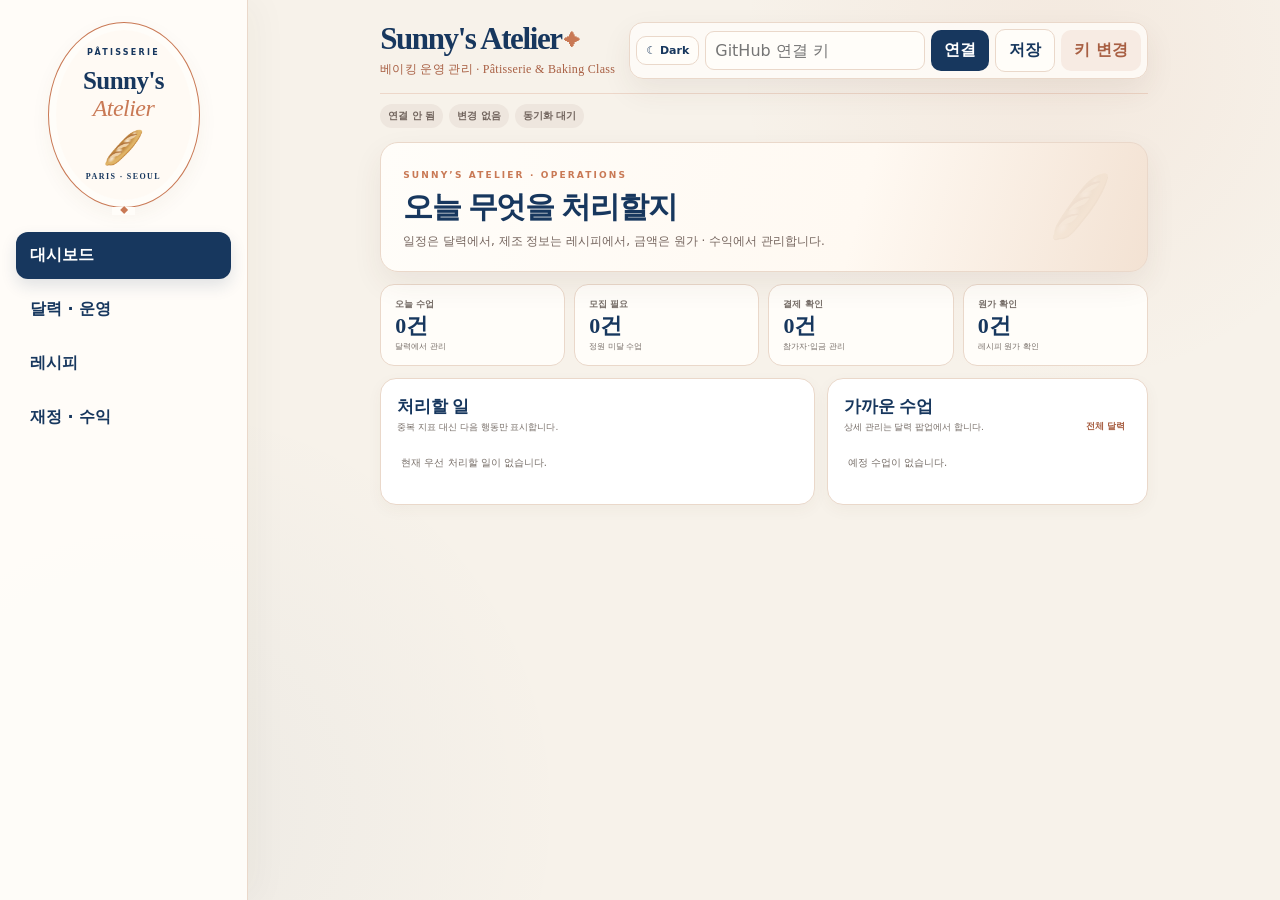
==== commit 3e833bac: "Bust cache for simplified operator UX" ====
--- a/index.html
+++ b/index.html
@@ -18,12 +18,13 @@
 <link rel="stylesheet" href="calendar-status.css?v=20260831-r2">
 <link rel="stylesheet" href="information-architecture.css?v=20260831-r3">
 <link rel="stylesheet" href="workspace-refinement.css?v=20260831-r4">
-<link rel="stylesheet" href="recipe-ingredient-costs.css?v=20260831-r1">
+<link rel="stylesheet" href="recipe-ingredient-costs.css?v=20260831-r2">
 <link rel="stylesheet" href="finance-ledger-detail.css?v=20260831-r5">
 <link rel="stylesheet" href="finance-current-highlight.css?v=20260831-r1">
 <link rel="stylesheet" href="finance-current-focus.css?v=20260831-r1">
 <link rel="stylesheet" href="finance-unified.css?v=20260831-r1">
 <link rel="stylesheet" href="recipe-three-menu.css?v=20260831-r2">
+<link rel="stylesheet" href="cost-review-queue.css?v=20260831-r2">
 </head><body>
 <div class="shell"><aside class="side"><div class="brand"><small>BAKING CLASS OPS</small>BLEU Dashboard</div><div class="nav"><button class="active" data-page="dashboard">대시보드</button><button data-page="calendar">달력 · 운영</button><button data-page="recipes">레시피</button><button data-page="finance">재정 · 수익</button></div><div class="side-note">Private GitHub data · canonical rules · normalized IDs · one calculation engine</div></aside>
 <main class="main"><div class="top"><div><h1>베이킹 운영 관리</h1><p>수업 일정 · 레시피 · 원가 · 수익을 통합 관리</p></div><div class="connect"><div class="tokenbox"><input id="token" type="password" placeholder="GitHub 연결 키" autocomplete="off"></div><button id="connectBtn" class="btn">연결</button><button id="saveBtn" class="btn secondary" disabled>저장</button><button id="clearBtn" class="btn ghost">키 변경</button></div></div><div class="status"><span id="connection" class="pill">연결 안 됨</span><span id="dirty" class="pill">변경 없음</span><span id="sync" class="pill">동기화 대기</span></div><div id="error" class="error"></div>
@@ -48,9 +49,10 @@
 <script src="calendar-status.js?v=20260831-r3"></script>
 <script src="information-architecture.js?v=20260831-r3"></script>
 <script src="workspace-refinement.js?v=20260831-r4"></script>
-<script src="recipe-ingredient-costs.js?v=20260831-r1"></script>
+<script src="recipe-ingredient-costs.js?v=20260831-r2"></script>
 <script src="finance-ledger-detail.js?v=20260831-r5"></script>
 <script src="finance-current-focus.js?v=20260831-r1"></script>
 <script src="finance-unified.js?v=20260831-r1"></script>
 <script src="recipe-three-menu.js?v=20260831-r1"></script>
+<script src="cost-review-queue.js?v=20260831-r2"></script>
 </body></html>
--- a/recipe-ingredient-costs.css
+++ b/recipe-ingredient-costs.css
@@ -1,16 +1,18 @@
-/* Recipe ingredient amount + unit cost + usage cost */
+/* Recipe ingredient amount + unit cost + exact usage cost */
 .ingredient-cost-table th:nth-child(2),.ingredient-cost-table td:nth-child(2),.ingredient-cost-table th:nth-child(3),.ingredient-cost-table td:nth-child(3),.ingredient-cost-table th:nth-child(4),.ingredient-cost-table td:nth-child(4){text-align:right;white-space:nowrap}
 .ingredient-cost-table td:first-child b{display:block;font-size:10px;color:var(--ink)}
 .ingredient-cost-table td:first-child small{display:block;margin-top:2px;font-size:7px;color:var(--muted)}
-.ingredient-use-cost{font-weight:850;color:var(--ink)}
+.ingredient-use-cost{color:var(--ink)}
+.ingredient-use-cost>strong{display:block;font-size:11px;font-weight:900;color:var(--terra2);font-variant-numeric:tabular-nums}
 .ingredient-use-cost>span{color:var(--muted);font-weight:700}
-.ingredient-use-cost small{display:block;margin-top:2px;font-size:7px;font-weight:600;color:var(--muted)}
+.ingredient-use-cost small{display:block;margin-top:3px;font-size:7px;font-weight:650;color:var(--muted);font-variant-numeric:tabular-nums}
 .ingredient-price-status{display:inline-block;padding:2px 6px;border:1px solid var(--line);border-radius:999px;background:var(--cream2);font-size:7px;font-weight:850;color:var(--muted);white-space:nowrap}
 .ingredient-price-status.missing{color:var(--bad)}
-.ingredient-cost-summary{display:grid;grid-template-columns:1fr 1fr;gap:7px;margin-top:8px}
-.ingredient-cost-summary>div{border:1px solid var(--line);border-radius:10px;background:var(--cream2);padding:9px 10px}
-.ingredient-cost-summary span{display:block;font-size:7px;font-weight:850;color:var(--muted)}
-.ingredient-cost-summary b{display:block;margin-top:4px;font-size:13px;color:var(--ink)}
+.ingredient-cost-summary{display:grid;grid-template-columns:1fr;gap:7px;margin-top:8px}
+.ingredient-cost-summary>div{border:1px solid rgba(201,121,85,.34);border-radius:10px;background:rgba(201,121,85,.055);padding:10px 12px}
+.ingredient-cost-summary span{display:block;font-size:7px;font-weight:900;color:var(--terra2)}
+.ingredient-cost-summary b{display:block;margin-top:4px;font-size:15px;color:var(--ink);font-variant-numeric:tabular-nums}
 .ingredient-cost-summary small{display:block;margin-top:3px;font-size:7px;color:var(--muted)}
-html[data-theme="dark"] .ingredient-price-status,html[data-theme="dark"] .ingredient-cost-summary>div{background:#182433;border-color:#344153}
+html[data-theme="dark"] .ingredient-price-status{background:#182433;border-color:#344153}
+html[data-theme="dark"] .ingredient-cost-summary>div{background:#231b18;border-color:#684638}
 @media(max-width:700px){.ingredient-cost-table{min-width:700px}.ingredient-cost-summary{grid-template-columns:1fr}}
--- a/cost-review-queue.css
+++ b/cost-review-queue.css
@@ -0,0 +1,27 @@
+:root{--ux-edge:16px;--ux-xs:6px;--ux-sm:8px;--ux-md:12px;--ux-lg:16px;--ux-touch:44px;--ux-body:14px;--ux-secondary:12px;--ux-label:11px}
+.side-note{display:none!important}.brand small{display:none!important}
+.ux-top-tools{margin-left:auto;display:flex;align-items:center;gap:8px}.ux-save-state{display:inline-flex;align-items:center;min-height:34px;padding:0 10px;border-radius:999px;border:1px solid var(--line);background:var(--paper);font-size:10px;font-weight:900;white-space:nowrap}.ux-save-state.ok{color:var(--ok)}.ux-save-state.warn{color:var(--warn)}.ux-save-state.bad{color:var(--bad)}
+.ux-settings{position:relative}.ux-settings>summary{list-style:none;cursor:pointer;min-height:34px;display:flex;align-items:center;padding:0 10px;border:1px solid var(--line);border-radius:10px;background:var(--paper);font-size:10px;font-weight:900}.ux-settings>summary::-webkit-details-marker{display:none}.ux-settings-body{position:absolute;right:0;top:42px;width:min(520px,86vw);padding:12px;border:1px solid var(--line);border-radius:14px;background:var(--paper);box-shadow:0 18px 48px rgba(20,32,50,.16);z-index:500}.ux-settings-body>p{margin:0 0 9px;font-size:10px;color:var(--muted)}.ux-settings-body .connect{display:flex;flex-wrap:wrap;margin:0;gap:6px}.ux-settings-body .tokenbox{min-width:220px;flex:1}.ux-settings-body .status{margin:8px 0 0}.ux-settings-body #savedTokenLabel{min-width:0!important;flex:1}
+.ux-cost-review,.ux-recipe-review{border:1px solid color-mix(in srgb,var(--warn,#b7791f) 34%,var(--line));border-radius:16px;background:var(--paper);padding:14px}.ux-cost-review{margin-top:0}.ux-recipe-review{margin:0 0 12px}.ux-review-head{display:flex;align-items:flex-start;justify-content:space-between;gap:12px;margin-bottom:9px}.ux-review-head h3{margin:0;font-size:14px;color:var(--ink)}.ux-review-head p{margin:3px 0 0;font-size:10px;line-height:1.45;color:var(--muted)}.ux-review-head>b{flex:0 0 auto;min-width:34px;padding:5px 8px;border-radius:999px;background:#fff4d9;color:var(--warn);text-align:center;font-size:10px}.ux-review-list{display:grid;grid-template-columns:repeat(2,minmax(0,1fr));gap:7px}.ux-review-list.recipes{grid-template-columns:repeat(2,minmax(0,1fr))}.ux-review-item{width:100%;display:flex;align-items:center;justify-content:space-between;gap:12px;text-align:left;border:1px solid var(--line);border-radius:11px;background:var(--paper);color:var(--ink);padding:10px 11px;cursor:pointer}.ux-review-item:hover,.ux-review-item:focus-visible{border-color:var(--warn);outline:none}.ux-review-item>span{min-width:0;display:grid;gap:3px}.ux-review-item>span b{font-size:11px}.ux-review-item>span small{font-size:9px;line-height:1.35;color:var(--muted)}.ux-review-item>em{flex:0 0 auto;display:grid;justify-items:end;gap:1px;font-style:normal}.ux-review-item strong{font-size:11px}.ux-review-item i{font-size:8px;font-style:normal;color:var(--warn);font-weight:850}.ux-review-item u{text-decoration:none;font-size:8px;color:var(--blue);font-weight:900}.ux-review-more{margin-top:8px;border:0;background:transparent;color:var(--blue);font-size:9px;font-weight:900;padding:4px 0;cursor:pointer}.recipe.ux-cost-target{outline:3px solid color-mix(in srgb,var(--warn) 40%,transparent);outline-offset:2px}
+#dashboard #operationsDashboard,#recipes #recipeDecision{display:none!important}
+.dayops-head>div>span,.dayops-editor-head>div>span,#finance .finance-focus-intro>div>span,#finance .finance-asof span{display:none!important}
+.ux-finance-alert{width:100%;display:grid;grid-template-columns:1fr auto auto;align-items:center;gap:10px;margin:10px 0;border:1px solid #f3cf9b;border-radius:12px;background:#fff8ea;color:var(--ink);padding:11px 12px;text-align:left;cursor:pointer}.ux-finance-alert[hidden]{display:none!important}.ux-finance-alert span{font-size:10px;color:var(--muted)}.ux-finance-alert b{font-size:13px}.ux-finance-alert em{font-style:normal;font-size:9px;font-weight:900;color:var(--warn)}
+.ux-finance-more{margin-top:12px;border:1px solid var(--line);border-radius:14px;background:var(--paper);overflow:hidden}.ux-finance-more>summary{list-style:none;cursor:pointer;display:flex;justify-content:space-between;align-items:center;gap:12px;padding:12px 14px;font-size:11px;font-weight:900}.ux-finance-more>summary::-webkit-details-marker{display:none}.ux-finance-more>summary span{font-size:9px;font-weight:700;color:var(--muted)}.ux-finance-more[open]>summary{border-bottom:1px solid var(--line)}.ux-finance-more-body{display:grid;gap:10px;padding:12px}.ux-finance-more-body>.month-compare-card,.ux-finance-more-body>.month-menu-card,.ux-finance-more-body>.finance-detail-shell{margin:0!important}
+html[data-theme="dark"] .ux-review-head>b{background:#3b3120;color:#f1c78c}html[data-theme="dark"] .ux-finance-alert{background:#2a2419;border-color:#5c4930}
+@media(max-width:900px){
+  :root{--ux-edge:16px;--ux-touch:44px;--ux-body:14px;--ux-secondary:12px;--ux-label:11px}
+  .main{padding:16px var(--ux-edge) calc(76px + env(safe-area-inset-bottom))!important}
+  .top{display:flex!important;align-items:flex-start!important;gap:10px!important;margin-bottom:14px!important}.top>div:first-child{min-width:0;flex:1}.top h1{font-size:22px!important}.top p{font-size:11px!important;line-height:1.4}
+  .ux-top-tools{margin-left:0;flex:0 0 auto}.ux-save-state{min-height:36px;font-size:10px}.ux-settings>summary{min-height:36px}.ux-settings-body{position:fixed;left:var(--ux-edge);right:var(--ux-edge);top:72px;width:auto;max-height:70vh;overflow:auto}.ux-settings-body .connect{display:grid;grid-template-columns:1fr 1fr}.ux-settings-body .tokenbox,.ux-settings-body #savedTokenLabel{grid-column:1/-1}.ux-settings-body .btn{min-height:44px}
+  .mobile-nav{left:50%!important;right:auto!important;bottom:max(10px,env(safe-area-inset-bottom))!important;width:min(calc(100% - 40px),328px)!important;grid-template-columns:repeat(4,minmax(0,1fr))!important;gap:2px!important;padding:4px!important;border-radius:14px!important;transform:translateX(-50%)!important;box-shadow:0 8px 24px rgba(31,67,135,.12)!important}.mobile-nav button{min-height:44px!important;padding:6px 4px!important;border-radius:10px!important;font-size:11px!important;line-height:1.1!important;white-space:nowrap}
+  .hero{padding:18px!important;border-radius:18px!important;margin-bottom:12px!important}.hero h2{font-size:22px!important}.hero p{font-size:12px!important;line-height:1.45}
+  .lean-dashboard{gap:12px!important}.lean-signal-grid{gap:8px!important}.lean-signal{min-height:88px!important;padding:13px!important;border-radius:14px!important}.lean-signal span{font-size:11px!important}.lean-signal b{font-size:24px!important}.lean-signal small{font-size:10px!important;line-height:1.3}
+  .decision-block,.card{border-radius:14px}.decision-block{padding:14px!important}.lean-dashboard-grid{gap:12px!important}.lean-section-head h3{font-size:17px!important}.lean-section-head p{font-size:11px!important;line-height:1.4}.lean-section-head button{min-height:40px;font-size:11px!important}.lean-action,.lean-upcoming{grid-template-columns:66px 1fr auto!important;gap:10px!important;min-height:56px;padding:12px 2px!important}.lean-action time,.lean-upcoming time{font-size:11px!important}.lean-action b,.lean-upcoming b{font-size:13px!important}.lean-action small,.lean-upcoming small{font-size:11px!important}.lean-action em,.lean-upcoming em{font-size:10px!important}
+  .section-head{align-items:flex-start!important;margin:2px 0 12px!important}.section-head h2{font-size:22px!important}.section-head p{font-size:12px!important;line-height:1.4}.calendar-mode-tools{margin-top:8px}
+  .ux-cost-review,.ux-recipe-review{padding:13px;border-radius:14px}.ux-review-head h3{font-size:14px}.ux-review-head p{font-size:11px}.ux-review-list,.ux-review-list.recipes{grid-template-columns:1fr}.ux-review-item{min-height:56px;padding:11px 12px}.ux-review-item>span b{font-size:13px}.ux-review-item>span small{font-size:11px}.ux-review-item strong{font-size:12px}.ux-review-item i,.ux-review-item u{font-size:10px}
+  .recipe-tools{gap:8px!important}.recipe-tools input{min-height:44px;font-size:13px!important}.recipe-category-bar{margin:8px 0 12px!important}.recipe-cat-btn{min-height:48px!important}.recipe-cat-btn b{font-size:12px!important}.recipe-cat-btn span{font-size:10px!important}.recipe summary{padding:13px!important}.rname{font-size:14px!important}.rsub,.cost{font-size:11px!important}.recipe-body{padding:13px!important}.recipe-management{padding:10px 11px!important}.recipe-management span,.recipe-management b,.recipe-management label{font-size:10px!important}.recipe-category-select{min-height:40px;font-size:11px!important}.recipe-process-details>summary{min-height:46px;padding:11px 12px!important}.recipe-process-details>summary span{font-size:12px!important}.recipe-process-details>summary b,.recipe-process-details>summary small{font-size:10px!important}.recipe-body .field label{font-size:11px!important}.recipe-body input,.recipe-body select,.recipe-body .btn{min-height:44px!important;font-size:12px!important}
+  .dayops-dialog{width:calc(100vw - 24px)!important;max-height:calc(100vh - 24px)!important;padding:14px!important;border-radius:16px!important}.dayops-head h2{font-size:20px!important}.dayops-close{width:44px!important;height:44px!important;font-size:20px!important}.dayops-class{min-height:56px!important;padding:11px!important}.dayops-class time{font-size:11px!important}.dayops-class b{font-size:13px!important}.dayops-class small{font-size:11px!important}.dayops-back{min-height:40px;font-size:11px!important}.dayops-editor-head h3{font-size:18px!important}.dayops-editor-head small{font-size:11px!important}.dayops-delete-class{min-height:40px;font-size:10px!important}.dayops-core-grid{gap:8px!important;padding:12px 0!important}.dayops-core-grid label,.dayops-advanced-grid label{font-size:10px!important}.dayops-core-grid input,.dayops-core-grid select,.dayops-advanced-grid input{min-height:44px!important;font-size:12px!important}.dayops-advanced>summary{min-height:44px;padding:11px 12px!important;font-size:11px!important}.dayops-advanced>summary span{font-size:10px!important}.dayops-payment>div:last-child{min-height:48px!important}.dayops-payment span{font-size:10px!important}.dayops-payment b{font-size:14px!important}.dayops-roster-head h4{font-size:14px!important}.dayops-roster-head small{font-size:11px!important}.quick-paid-check{min-height:44px!important;font-size:11px!important}.dayops-person{padding:10px!important;gap:8px!important}.dayops-person label{font-size:10px!important}.dayops-person input,.dayops-person select{min-height:44px!important;font-size:12px!important}.dayops-person-delete{min-height:40px;font-size:10px!important}
+  #finance .finance-focus-intro h2{font-size:21px!important}#finance .finance-focus-intro p{font-size:11px!important;line-height:1.45}.focus-flow-card{border-radius:14px!important}.focus-flow-head h3{font-size:15px!important}.focus-flow-head span,.focus-flow-badge{font-size:10px!important}.focus-flow-hero span{font-size:11px!important}.focus-flow-hero b{font-size:25px!important}.focus-flow-hero small{font-size:10px!important}.focus-flow-kpis span,.flow-legend span{font-size:10px!important}.focus-flow-kpis b{font-size:13px!important}.ux-finance-alert{min-height:50px;padding:11px 12px}.ux-finance-alert span{font-size:11px}.ux-finance-more>summary{min-height:48px;font-size:12px}.ux-finance-more>summary span{font-size:10px}
+}
+@media(max-width:560px){.top{flex-wrap:wrap}.ux-top-tools{width:100%;justify-content:flex-end}.lean-signal-grid{grid-template-columns:1fr 1fr!important}.lean-action,.lean-upcoming{grid-template-columns:58px 1fr!important}.lean-action em,.lean-upcoming em{display:none}.ux-settings-body{top:108px}.dayops-person{grid-template-columns:24px 1fr!important}.ux-finance-alert{grid-template-columns:1fr auto}.ux-finance-alert em{grid-column:1/-1}}
+@media(max-width:380px){.main{padding-left:14px!important;padding-right:14px!important;padding-bottom:calc(74px + env(safe-area-inset-bottom))!important}.mobile-nav{width:calc(100% - 28px)!important;padding:3px!important}.mobile-nav button{min-height:44px!important;font-size:10px!important}.lean-signal{padding:11px!important}.ux-settings-body{left:12px;right:12px}}
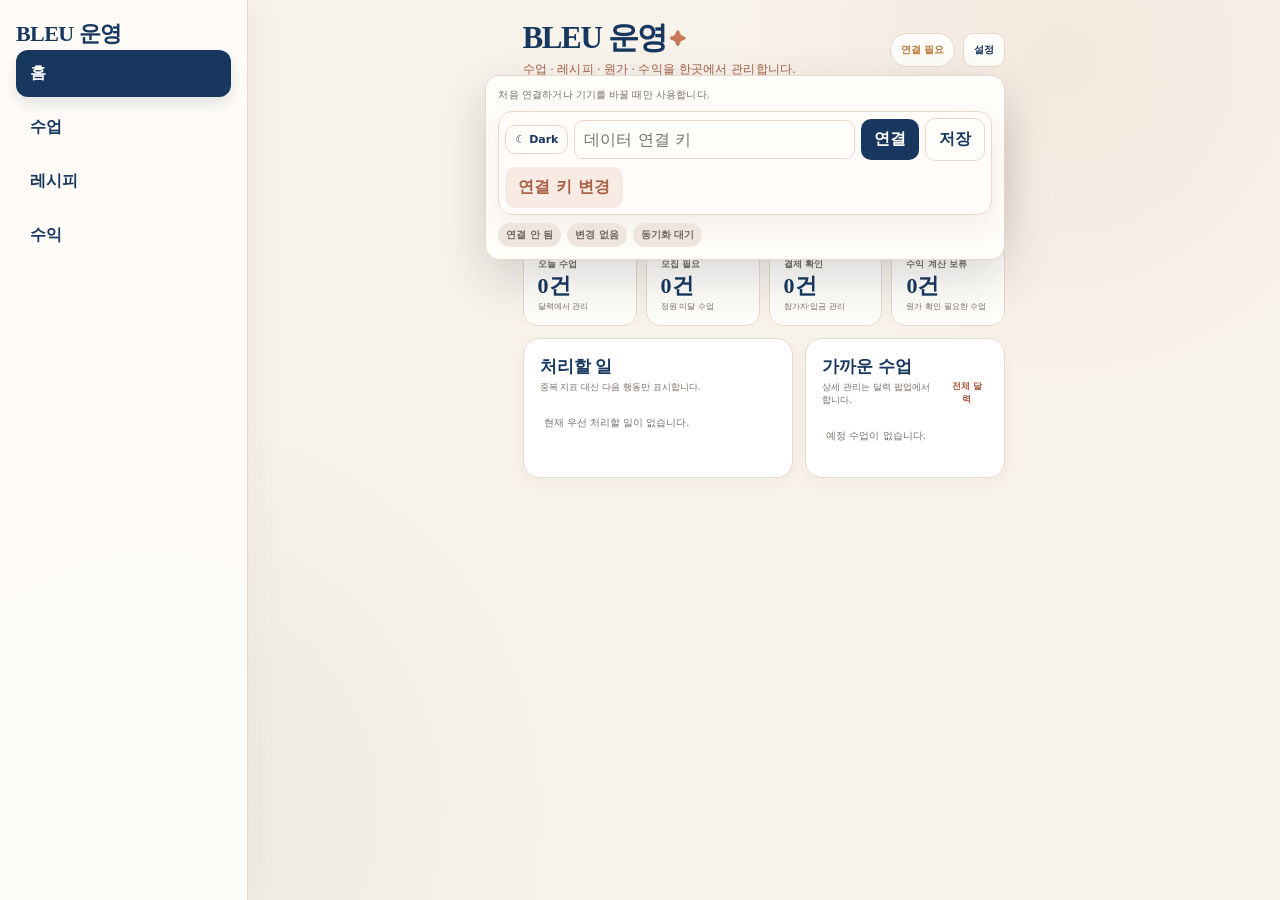
==== commit 3c4b29f6: "Enable stable single-renderer UI mode" ====
--- a/index.html
+++ b/index.html
@@ -43,16 +43,16 @@
 <script src="class-ops-canonical.js?v=20260831-r6"></script>
 <script src="bulk-payment.js?v=20260830-r1"></script>
 <script src="business-engine-adapter.js?v=20260831-r2"></script>
-<script src="operations-ui.js?v=20260831-r8"></script>
+<script type="text/plain" data-disabled-runtime="stable-ui" src="operations-ui.js?v=20260831-r8"></script>
 <script src="management-planner.js?v=20260831-r2"></script>
-<script src="calendar-class-editor.js?v=20260831-r1"></script>
+<script type="text/plain" data-disabled-runtime="stable-ui" src="calendar-class-editor.js?v=20260831-r1"></script>
 <script src="calendar-status.js?v=20260831-r3"></script>
 <script src="information-architecture.js?v=20260831-r3"></script>
 <script src="workspace-refinement.js?v=20260831-r4"></script>
-<script src="recipe-ingredient-costs.js?v=20260831-r2"></script>
+<script src="recipe-ingredient-costs.js?v=20260901-stable1"></script>
 <script src="finance-ledger-detail.js?v=20260831-r5"></script>
-<script src="finance-current-focus.js?v=20260831-r1"></script>
-<script src="finance-unified.js?v=20260831-r1"></script>
-<script src="recipe-three-menu.js?v=20260831-r1"></script>
-<script src="cost-review-queue.js?v=20260831-r2"></script>
+<script type="text/plain" data-disabled-runtime="stable-ui" src="finance-current-focus.js?v=20260831-r1"></script>
+<script type="text/plain" data-disabled-runtime="stable-ui" src="finance-unified.js?v=20260831-r1"></script>
+<script type="text/plain" data-disabled-runtime="stable-ui" src="recipe-three-menu.js?v=20260831-r1"></script>
+<script src="cost-review-queue.js?v=20260901-stable1"></script>
 </body></html>
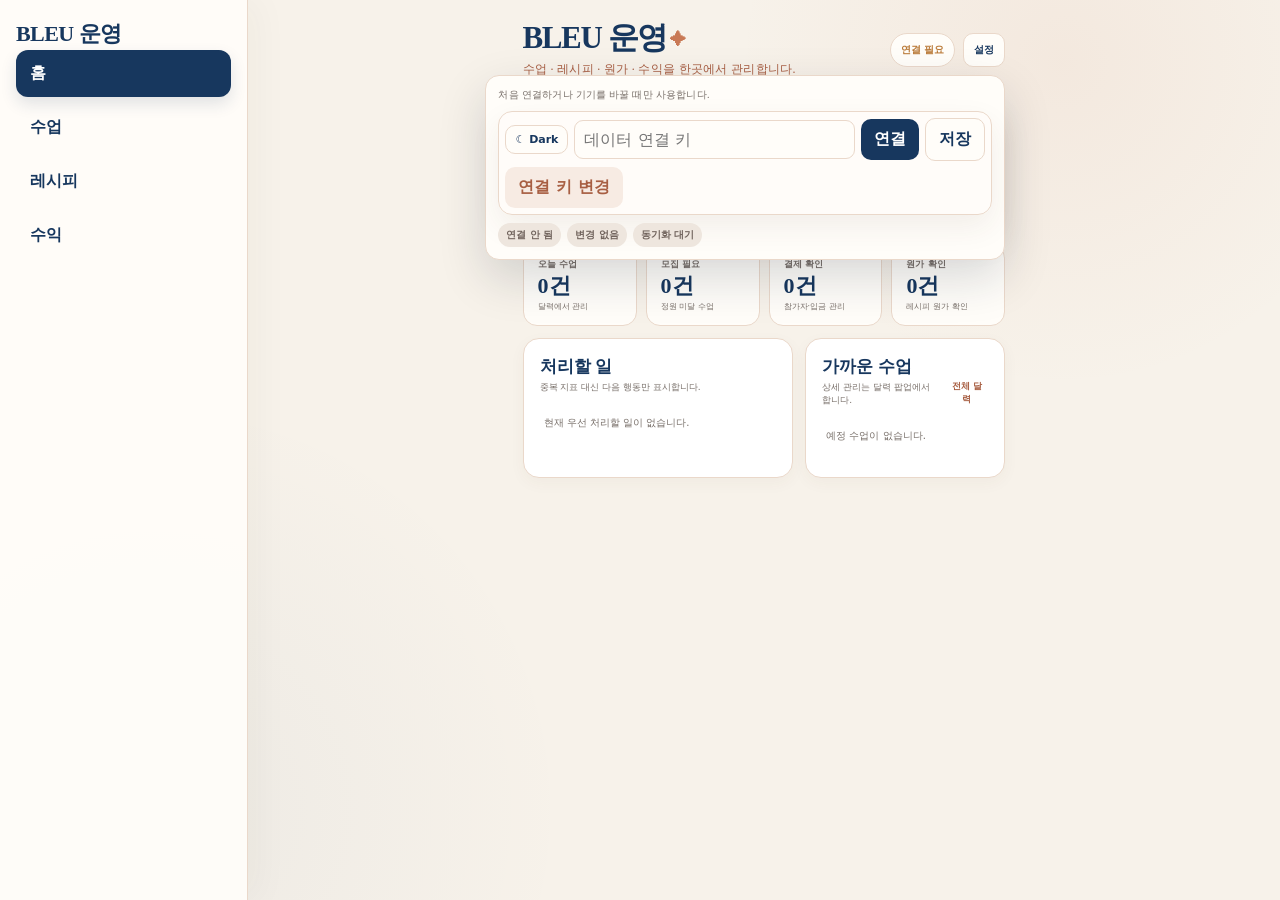
==== commit e34910e1: "Load stability runtime and refresh UX cache" ====
--- a/index.html
+++ b/index.html
@@ -54,5 +54,6 @@
 <script type="text/plain" data-disabled-runtime="stable-ui" src="finance-current-focus.js?v=20260831-r1"></script>
 <script type="text/plain" data-disabled-runtime="stable-ui" src="finance-unified.js?v=20260831-r1"></script>
 <script type="text/plain" data-disabled-runtime="stable-ui" src="recipe-three-menu.js?v=20260831-r1"></script>
-<script src="cost-review-queue.js?v=20260901-stable1"></script>
-</body></html>+<script src="cost-review-queue.js?v=20260901-stable2"></script>
+<script src="stability-runtime.js?v=20260901-r1"></script>
+</body></html>
